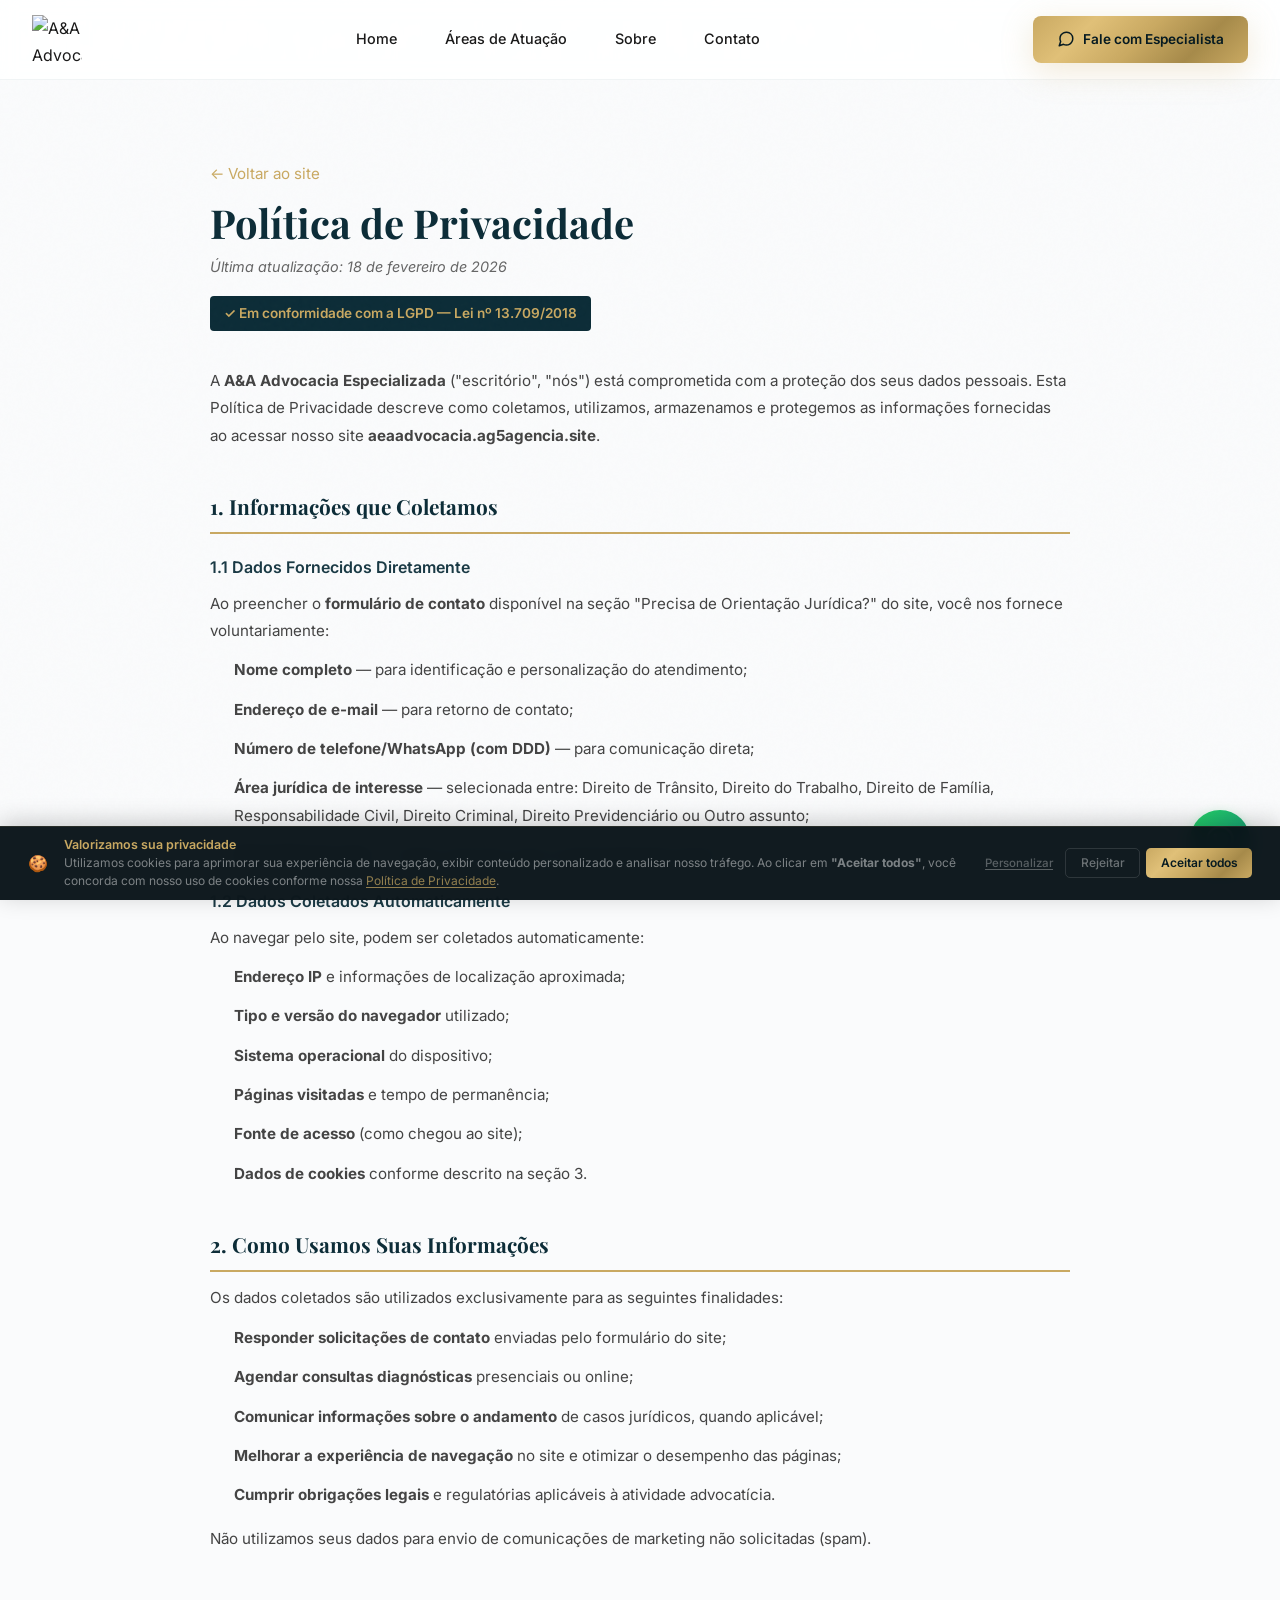
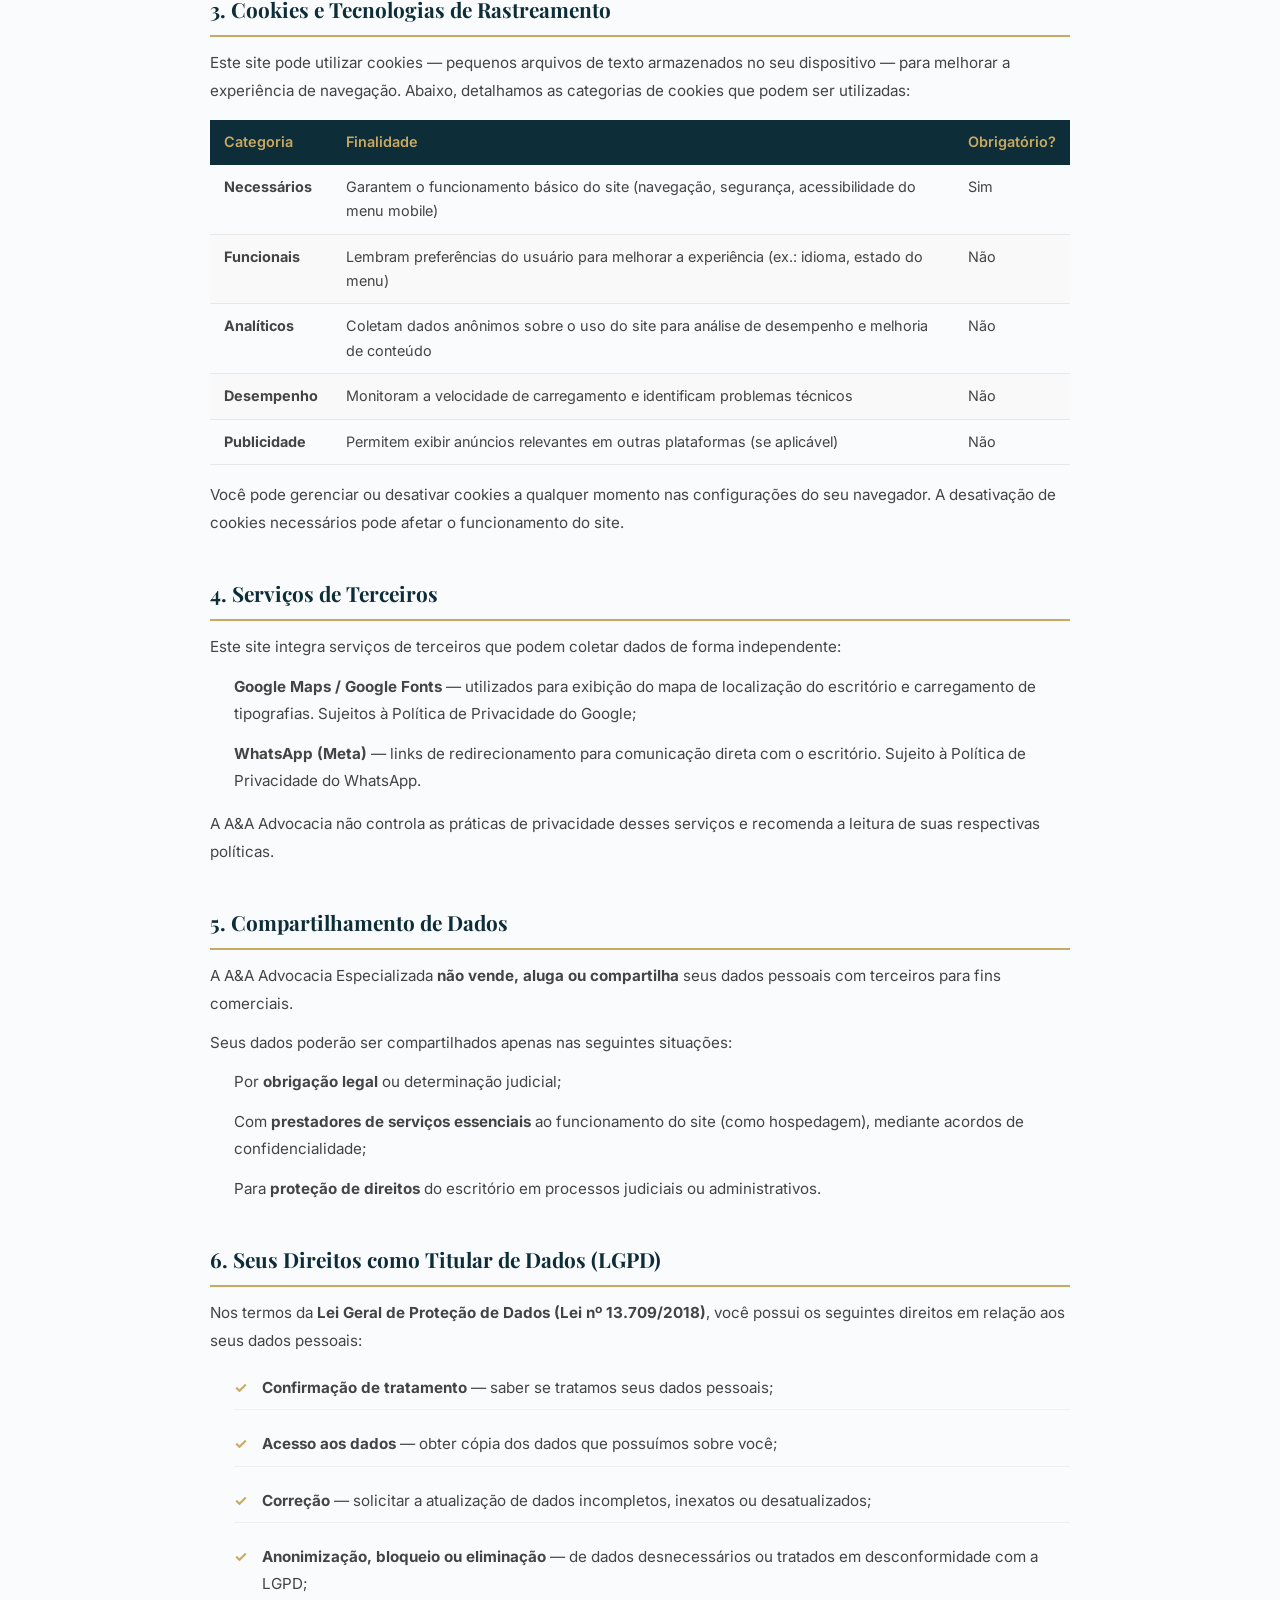
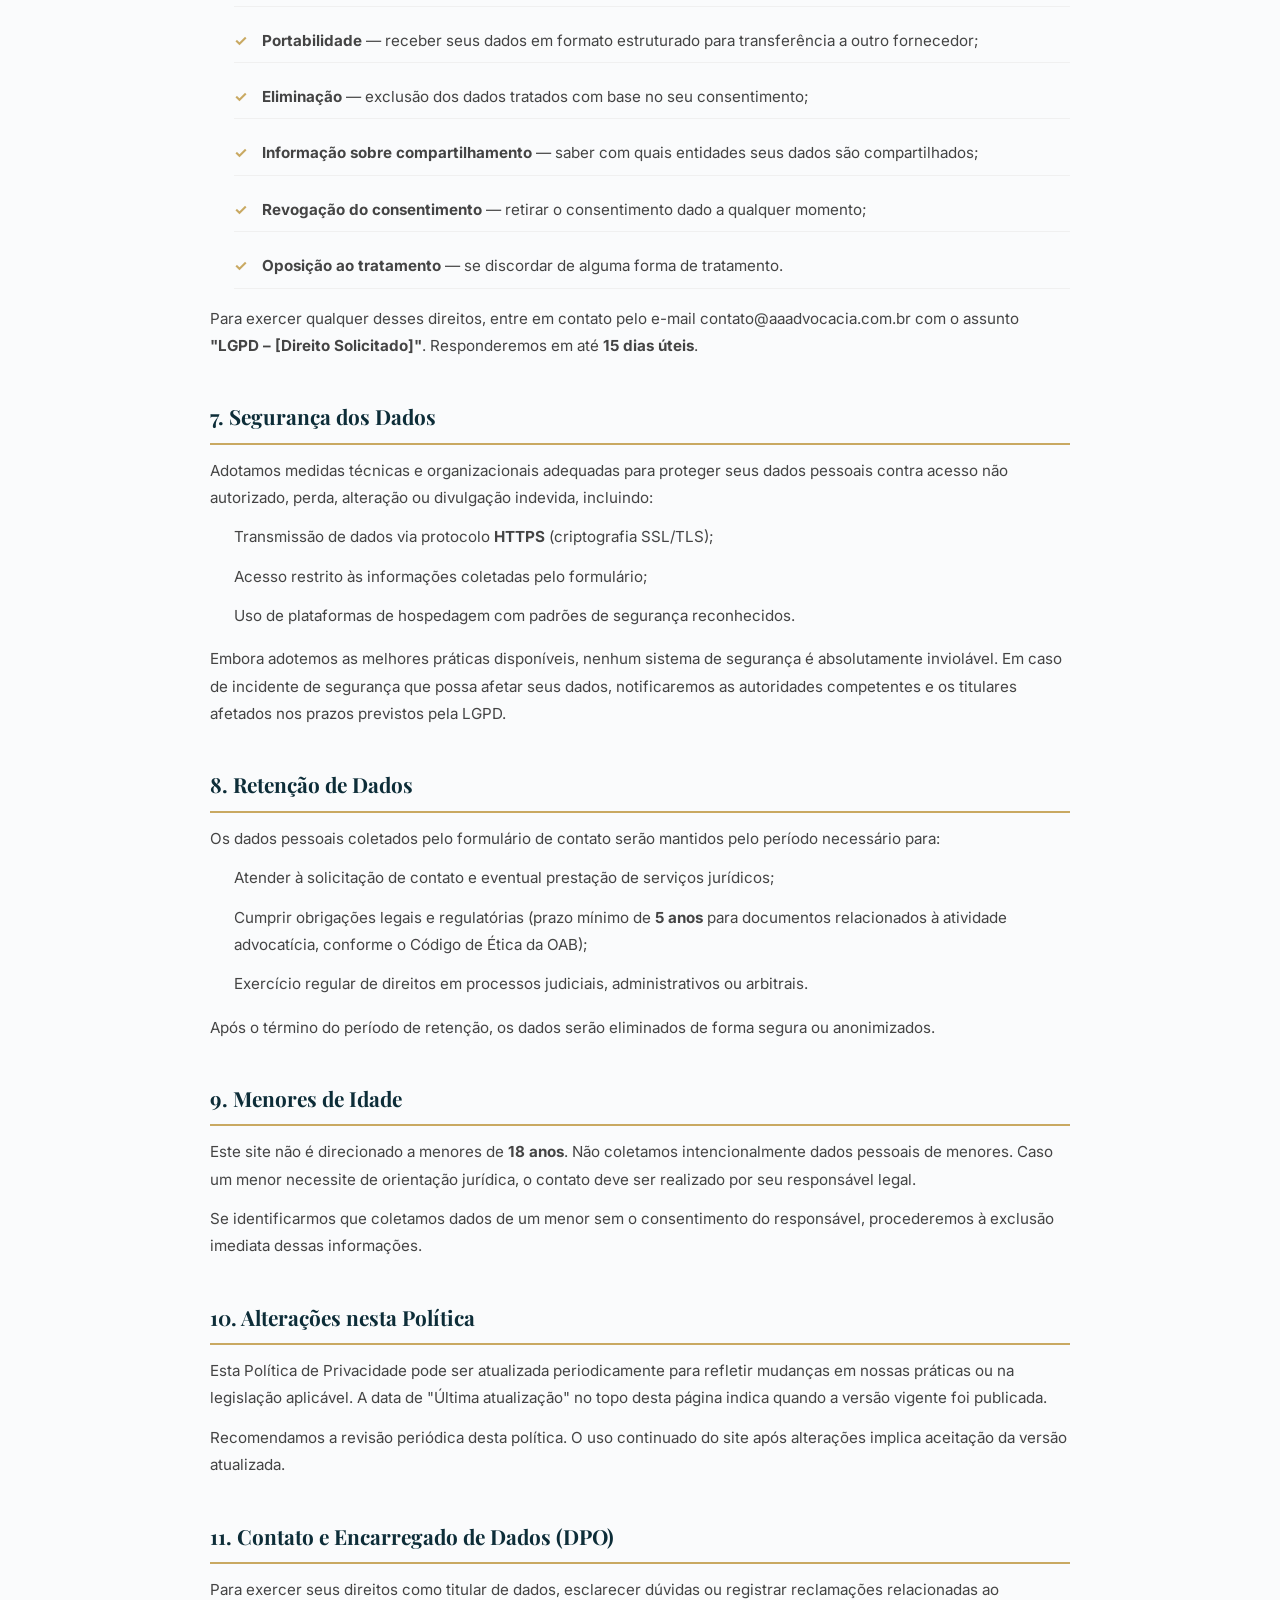
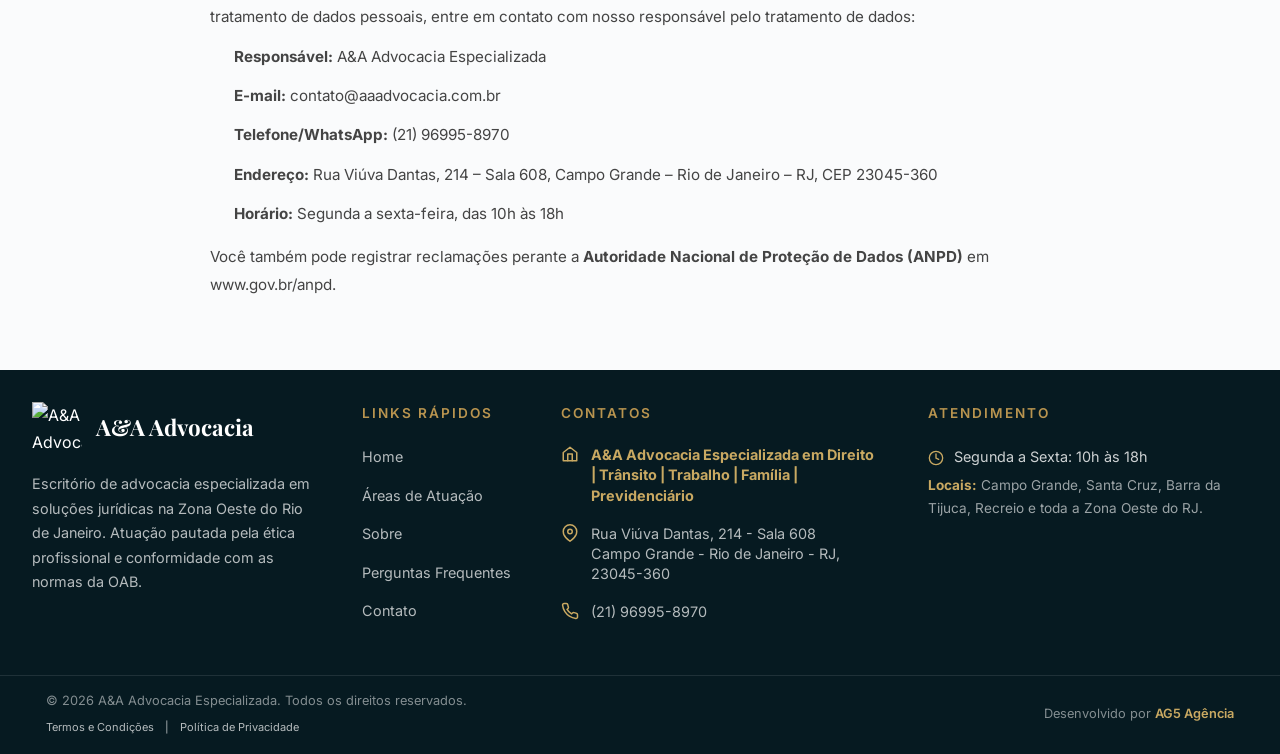
==== politica-de-privacidade.html @ efcb58c7 "Deploy inicial da Landing Page A&A Advocacia" ====
<!DOCTYPE html>
<html lang="pt-BR">

<head>
    <meta charset="UTF-8">
    <meta name="viewport" content="width=device-width, initial-scale=1.0">
    <title>Política de Privacidade - A&A Advocacia Especializada</title>
    <meta name="description"
        content="Política de Privacidade da A&A Advocacia Especializada. Saiba como tratamos seus dados pessoais em conformidade com a LGPD (Lei 13.709/2018).">
    <meta name="robots" content="noindex, follow">
    <link rel="canonical" href="https://www.aeaadvocacia.ag5agencia.site/politica-de-privacidade.html">
    <link rel="icon" type="image/png" sizes="32x32"
        href="https://storage.googleapis.com/msgsndr/7hzaWcGgawCV1WudlwA7/media/698e3aca18c51734d7cb0fdd.webp">
    <meta name="theme-color" content="#0d2d38">
    <link rel="preconnect" href="https://fonts.googleapis.com" crossorigin>
    <link rel="preconnect" href="https://fonts.gstatic.com" crossorigin>
    <link rel="stylesheet"
        href="https://fonts.googleapis.com/css2?family=Playfair+Display:wght@400;700&family=Inter:wght@400;500;600&display=swap"
        media="print" onload="this.media='all'">
    <noscript>
        <link rel="stylesheet"
            href="https://fonts.googleapis.com/css2?family=Playfair+Display:wght@400;700&family=Inter:wght@400;500;600&display=swap">
    </noscript>
    <link rel="stylesheet" href="style.css">
    <!-- Cookie Banner -->
    <link rel="stylesheet" href="cookie-banner.css">

    <style>
        /* Estilos específicos para páginas legais */
        .legal-main {
            max-width: 900px;
            margin: 0 auto;
            padding: 80px 20px 60px;
        }

        .legal-main h1 {
            font-family: 'Playfair Display', serif;
            font-size: clamp(1.8rem, 4vw, 2.5rem);
            color: var(--color-dark, #0d2d38);
            margin-bottom: 8px;
            line-height: 1.2;
        }

        .legal-main .legal-date {
            color: #666;
            font-size: 0.9rem;
            margin-bottom: 16px;
            display: block;
        }

        .legal-main .legal-lgpd-badge {
            display: inline-block;
            background: #0d2d38;
            color: #c9a962;
            font-size: 0.85rem;
            font-weight: 600;
            padding: 6px 14px;
            border-radius: 4px;
            margin-bottom: 36px;
        }

        .legal-main h2 {
            font-family: 'Playfair Display', serif;
            font-size: 1.3rem;
            color: var(--color-dark, #0d2d38);
            margin-top: 40px;
            margin-bottom: 12px;
            padding-bottom: 8px;
            border-bottom: 2px solid #c9a962;
        }

        .legal-main h3 {
            font-size: 1rem;
            font-weight: 600;
            color: #1a3a45;
            margin-top: 20px;
            margin-bottom: 8px;
        }

        .legal-main p,
        .legal-main li {
            font-family: 'Inter', sans-serif;
            font-size: 0.95rem;
            line-height: 1.8;
            color: #444;
            margin-bottom: 12px;
        }

        .legal-main ul,
        .legal-main ol {
            padding-left: 24px;
            margin-bottom: 16px;
        }

        .legal-main section {
            margin-bottom: 8px;
        }

        .legal-breadcrumb {
            font-size: 0.85rem;
            color: #888;
            margin-bottom: 32px;
        }

        .legal-breadcrumb a {
            color: #c9a962;
            text-decoration: none;
        }

        .legal-breadcrumb a:hover {
            text-decoration: underline;
        }

        .cookie-table {
            width: 100%;
            border-collapse: collapse;
            margin: 16px 0;
            font-size: 0.9rem;
        }

        .cookie-table th {
            background: #0d2d38;
            color: #c9a962;
            padding: 10px 14px;
            text-align: left;
            font-weight: 600;
        }

        .cookie-table td {
            padding: 10px 14px;
            border-bottom: 1px solid #e8e8e8;
            color: #444;
            vertical-align: top;
        }

        .cookie-table tr:nth-child(even) td {
            background: #f9f9f9;
        }

        .rights-list {
            list-style: none;
            padding: 0;
        }

        .rights-list li {
            padding: 8px 0 8px 28px;
            position: relative;
            border-bottom: 1px solid #f0f0f0;
        }

        .rights-list li::before {
            content: '✓';
            position: absolute;
            left: 0;
            color: #c9a962;
            font-weight: 700;
        }

        /* Garante que o header funcione normalmente nesta página */
        .header {
            position: sticky;
            top: 0;
            z-index: 100;
        }
    </style>
</head>

<body>

    <!-- ========== HEADER IDÊNTICO AO SITE PRINCIPAL ========== -->
    <header class="header" id="home">
        <div class="container header-inner">
            <a href="index.html" class="header-logo" aria-label="Voltar para a página inicial">
                <img src="https://storage.googleapis.com/msgsndr/7hzaWcGgawCV1WudlwA7/media/698e3aca18c51734d7cb0fdd.webp"
                    alt="A&A Advocacia" width="50" height="50"
                    srcset="https://storage.googleapis.com/msgsndr/7hzaWcGgawCV1WudlwA7/media/698e3aca18c51734d7cb0fdd.webp 893w"
                    sizes="50px" loading="eager" fetchpriority="high">
            </a>

            <nav class="nav-desktop hide-mobile" aria-label="Navegação principal">
                <a href="index.html#home" class="nav-link">Home</a>
                <a href="index.html#areas-atuacao" class="nav-link">Áreas de Atuação</a>
                <a href="index.html#sobre" class="nav-link">Sobre</a>
                <a href="index.html#contato" class="nav-link">Contato</a>
            </nav>

            <a href="https://wa.me/5521969958970?text=Olá,%20vim%20pelo%20site%20e%20gostaria%20de%20solicitar%20uma%20orientação%20jurídica."
                class="btn-header-cta hide-mobile" target="_blank" rel="noopener noreferrer"
                aria-label="Falar com um advogado especialista pelo WhatsApp">
                <svg width="18" height="18" viewBox="0 0 24 24" fill="none" aria-hidden="true">
                    <path
                        d="M21 11.5a8.38 8.38 0 01-.9 3.8 8.5 8.5 0 01-7.6 4.7 8.38 8.38 0 01-3.8-.9L3 21l1.9-5.7a8.38 8.38 0 01-.9-3.8 8.5 8.5 0 014.7-7.6 8.38 8.38 0 013.8-.9h.5a8.48 8.48 0 018 8v.5z"
                        stroke="currentColor" stroke-width="2" stroke-linecap="round" stroke-linejoin="round" />
                </svg>
                Fale com Especialista
            </a>

            <!-- Menu Hamburger -->
            <button class="menu-toggle hide-desktop" aria-label="Abrir ou fechar menu de navegação"
                aria-expanded="false" aria-controls="mobile-menu">
                <span class="hamburger-line"></span>
                <span class="hamburger-line"></span>
                <span class="hamburger-line"></span>
            </button>
        </div>

        <!-- Overlay Mobile -->
        <div class="mobile-overlay" aria-hidden="true" id="mobile-overlay"></div>

        <!-- Menu Mobile -->
        <div class="mobile-menu" id="mobile-menu" aria-label="Menu mobile" aria-hidden="true" inert>
            <div class="mobile-menu-header">
                <div class="header-logo">
                    <img src="https://storage.googleapis.com/msgsndr/7hzaWcGgawCV1WudlwA7/media/698e3aca18c51734d7cb0fdd.webp"
                        alt="A&A Advocacia" width="40" height="40" loading="eager">
                </div>
            </div>
            <nav class="mobile-menu-nav" aria-label="Navegação mobile">
                <a href="index.html#home" class="mobile-link" tabindex="-1">Home</a>
                <a href="index.html#areas-atuacao" class="mobile-link" tabindex="-1">Áreas de Atuação</a>
                <a href="index.html#sobre" class="mobile-link" tabindex="-1">Sobre</a>
                <a href="index.html#faq" class="mobile-link" tabindex="-1">Perguntas Frequentes</a>
                <a href="index.html#contato" class="mobile-link" tabindex="-1">Contato</a>
                <a href="https://wa.me/5521969958970?text=Olá,%20vim%20pelo%20site%20e%20gostaria%20de%20solicitar%20uma%20orientação%20jurídica."
                    class="mobile-cta" target="_blank" rel="noopener noreferrer"
                    aria-label="Enviar mensagem para o escritório via WhatsApp" tabindex="-1">
                    Falar no WhatsApp
                </a>
            </nav>
        </div>
    </header>

    <!-- ========== CONTEÚDO LEGAL ========== -->
    <main class="legal-main">

        <p class="legal-breadcrumb">
            <a href="index.html">← Voltar ao site</a>
        </p>

        <h1>Política de Privacidade</h1>
        <span class="legal-date"><em>Última atualização: 18 de fevereiro de 2026</em></span>
        <span class="legal-lgpd-badge">✓ Em conformidade com a LGPD — Lei nº 13.709/2018</span>

        <p>A <strong>A&A Advocacia Especializada</strong> ("escritório", "nós") está comprometida com a proteção dos
            seus
            dados pessoais. Esta Política de Privacidade descreve como coletamos, utilizamos, armazenamos e protegemos
            as
            informações fornecidas ao acessar nosso site <strong>aeaadvocacia.ag5agencia.site</strong>.</p>

        <section>
            <h2>1. Informações que Coletamos</h2>

            <h3>1.1 Dados Fornecidos Diretamente</h3>
            <p>Ao preencher o <strong>formulário de contato</strong> disponível na seção "Precisa de Orientação
                Jurídica?"
                do site, você nos fornece voluntariamente:</p>
            <ul>
                <li><strong>Nome completo</strong> — para identificação e personalização do atendimento;</li>
                <li><strong>Endereço de e-mail</strong> — para retorno de contato;</li>
                <li><strong>Número de telefone/WhatsApp (com DDD)</strong> — para comunicação direta;</li>
                <li><strong>Área jurídica de interesse</strong> — selecionada entre: Direito de Trânsito, Direito do
                    Trabalho,
                    Direito de Família, Responsabilidade Civil, Direito Criminal, Direito Previdenciário ou Outro
                    assunto;</li>
                <li><strong>Descrição do caso</strong> — campo opcional, para contextualização prévia.</li>
            </ul>

            <h3>1.2 Dados Coletados Automaticamente</h3>
            <p>Ao navegar pelo site, podem ser coletados automaticamente:</p>
            <ul>
                <li><strong>Endereço IP</strong> e informações de localização aproximada;</li>
                <li><strong>Tipo e versão do navegador</strong> utilizado;</li>
                <li><strong>Sistema operacional</strong> do dispositivo;</li>
                <li><strong>Páginas visitadas</strong> e tempo de permanência;</li>
                <li><strong>Fonte de acesso</strong> (como chegou ao site);</li>
                <li><strong>Dados de cookies</strong> conforme descrito na seção 3.</li>
            </ul>
        </section>

        <section>
            <h2>2. Como Usamos Suas Informações</h2>
            <p>Os dados coletados são utilizados exclusivamente para as seguintes finalidades:</p>
            <ul>
                <li><strong>Responder solicitações de contato</strong> enviadas pelo formulário do site;</li>
                <li><strong>Agendar consultas diagnósticas</strong> presenciais ou online;</li>
                <li><strong>Comunicar informações sobre o andamento</strong> de casos jurídicos, quando aplicável;</li>
                <li><strong>Melhorar a experiência de navegação</strong> no site e otimizar o desempenho das páginas;
                </li>
                <li><strong>Cumprir obrigações legais</strong> e regulatórias aplicáveis à atividade advocatícia.</li>
            </ul>
            <p>Não utilizamos seus dados para envio de comunicações de marketing não solicitadas (spam).</p>
        </section>

        <section>
            <h2>3. Cookies e Tecnologias de Rastreamento</h2>
            <p>Este site pode utilizar cookies — pequenos arquivos de texto armazenados no seu dispositivo — para
                melhorar
                a experiência de navegação. Abaixo, detalhamos as categorias de cookies que podem ser utilizadas:</p>

            <table class="cookie-table">
                <thead>
                    <tr>
                        <th>Categoria</th>
                        <th>Finalidade</th>
                        <th>Obrigatório?</th>
                    </tr>
                </thead>
                <tbody>
                    <tr>
                        <td><strong>Necessários</strong></td>
                        <td>Garantem o funcionamento básico do site (navegação, segurança, acessibilidade do menu
                            mobile)</td>
                        <td>Sim</td>
                    </tr>
                    <tr>
                        <td><strong>Funcionais</strong></td>
                        <td>Lembram preferências do usuário para melhorar a experiência (ex.: idioma, estado do menu)
                        </td>
                        <td>Não</td>
                    </tr>
                    <tr>
                        <td><strong>Analíticos</strong></td>
                        <td>Coletam dados anônimos sobre o uso do site para análise de desempenho e melhoria de conteúdo
                        </td>
                        <td>Não</td>
                    </tr>
                    <tr>
                        <td><strong>Desempenho</strong></td>
                        <td>Monitoram a velocidade de carregamento e identificam problemas técnicos</td>
                        <td>Não</td>
                    </tr>
                    <tr>
                        <td><strong>Publicidade</strong></td>
                        <td>Permitem exibir anúncios relevantes em outras plataformas (se aplicável)</td>
                        <td>Não</td>
                    </tr>
                </tbody>
            </table>

            <p>Você pode gerenciar ou desativar cookies a qualquer momento nas configurações do seu navegador. A
                desativação
                de cookies necessários pode afetar o funcionamento do site.</p>
        </section>

        <section>
            <h2>4. Serviços de Terceiros</h2>
            <p>Este site integra serviços de terceiros que podem coletar dados de forma independente:</p>
            <ul>
                <li><strong>Google Maps / Google Fonts</strong> — utilizados para exibição do mapa de localização do
                    escritório e carregamento de tipografias. Sujeitos à <a href="https://policies.google.com/privacy"
                        target="_blank" rel="noopener noreferrer">Política de Privacidade do Google</a>;</li>
                <li><strong>WhatsApp (Meta)</strong> — links de redirecionamento para comunicação direta com o
                    escritório.
                    Sujeito à <a href="https://www.whatsapp.com/legal/privacy-policy" target="_blank"
                        rel="noopener noreferrer">Política de Privacidade do WhatsApp</a>.</li>
            </ul>
            <p>A A&A Advocacia não controla as práticas de privacidade desses serviços e recomenda a leitura de suas
                respectivas políticas.</p>
        </section>

        <section>
            <h2>5. Compartilhamento de Dados</h2>
            <p>A A&A Advocacia Especializada <strong>não vende, aluga ou compartilha</strong> seus dados pessoais com
                terceiros para fins comerciais.</p>
            <p>Seus dados poderão ser compartilhados apenas nas seguintes situações:</p>
            <ul>
                <li>Por <strong>obrigação legal</strong> ou determinação judicial;</li>
                <li>Com <strong>prestadores de serviços essenciais</strong> ao funcionamento do site (como hospedagem),
                    mediante acordos de confidencialidade;</li>
                <li>Para <strong>proteção de direitos</strong> do escritório em processos judiciais ou administrativos.
                </li>
            </ul>
        </section>

        <section>
            <h2>6. Seus Direitos como Titular de Dados (LGPD)</h2>
            <p>Nos termos da <strong>Lei Geral de Proteção de Dados (Lei nº 13.709/2018)</strong>, você possui os
                seguintes
                direitos em relação aos seus dados pessoais:</p>
            <ul class="rights-list">
                <li><strong>Confirmação de tratamento</strong> — saber se tratamos seus dados pessoais;</li>
                <li><strong>Acesso aos dados</strong> — obter cópia dos dados que possuímos sobre você;</li>
                <li><strong>Correção</strong> — solicitar a atualização de dados incompletos, inexatos ou
                    desatualizados;</li>
                <li><strong>Anonimização, bloqueio ou eliminação</strong> — de dados desnecessários ou tratados em
                    desconformidade com a LGPD;</li>
                <li><strong>Portabilidade</strong> — receber seus dados em formato estruturado para transferência a
                    outro
                    fornecedor;</li>
                <li><strong>Eliminação</strong> — exclusão dos dados tratados com base no seu consentimento;</li>
                <li><strong>Informação sobre compartilhamento</strong> — saber com quais entidades seus dados são
                    compartilhados;</li>
                <li><strong>Revogação do consentimento</strong> — retirar o consentimento dado a qualquer momento;</li>
                <li><strong>Oposição ao tratamento</strong> — se discordar de alguma forma de tratamento.</li>
            </ul>
            <p>Para exercer qualquer desses direitos, entre em contato pelo e-mail
                <a href="mailto:contato@aaadvocacia.com.br">contato@aaadvocacia.com.br</a> com o assunto
                <strong>"LGPD – [Direito Solicitado]"</strong>. Responderemos em até <strong>15 dias úteis</strong>.
            </p>
        </section>

        <section>
            <h2>7. Segurança dos Dados</h2>
            <p>Adotamos medidas técnicas e organizacionais adequadas para proteger seus dados pessoais contra acesso não
                autorizado, perda, alteração ou divulgação indevida, incluindo:</p>
            <ul>
                <li>Transmissão de dados via protocolo <strong>HTTPS</strong> (criptografia SSL/TLS);</li>
                <li>Acesso restrito às informações coletadas pelo formulário;</li>
                <li>Uso de plataformas de hospedagem com padrões de segurança reconhecidos.</li>
            </ul>
            <p>Embora adotemos as melhores práticas disponíveis, nenhum sistema de segurança é absolutamente inviolável.
                Em caso de incidente de segurança que possa afetar seus dados, notificaremos as autoridades competentes
                e
                os titulares afetados nos prazos previstos pela LGPD.</p>
        </section>

        <section>
            <h2>8. Retenção de Dados</h2>
            <p>Os dados pessoais coletados pelo formulário de contato serão mantidos pelo período necessário para:</p>
            <ul>
                <li>Atender à solicitação de contato e eventual prestação de serviços jurídicos;</li>
                <li>Cumprir obrigações legais e regulatórias (prazo mínimo de <strong>5 anos</strong> para documentos
                    relacionados à atividade advocatícia, conforme o Código de Ética da OAB);</li>
                <li>Exercício regular de direitos em processos judiciais, administrativos ou arbitrais.</li>
            </ul>
            <p>Após o término do período de retenção, os dados serão eliminados de forma segura ou anonimizados.</p>
        </section>

        <section>
            <h2>9. Menores de Idade</h2>
            <p>Este site não é direcionado a menores de <strong>18 anos</strong>. Não coletamos intencionalmente dados
                pessoais de menores. Caso um menor necessite de orientação jurídica, o contato deve ser realizado por
                seu
                responsável legal.</p>
            <p>Se identificarmos que coletamos dados de um menor sem o consentimento do responsável, procederemos à
                exclusão imediata dessas informações.</p>
        </section>

        <section>
            <h2>10. Alterações nesta Política</h2>
            <p>Esta Política de Privacidade pode ser atualizada periodicamente para refletir mudanças em nossas práticas
                ou na legislação aplicável. A data de "Última atualização" no topo desta página indica quando a versão
                vigente foi publicada.</p>
            <p>Recomendamos a revisão periódica desta política. O uso continuado do site após alterações implica
                aceitação da versão atualizada.</p>
        </section>

        <section>
            <h2>11. Contato e Encarregado de Dados (DPO)</h2>
            <p>Para exercer seus direitos como titular de dados, esclarecer dúvidas ou registrar reclamações
                relacionadas
                ao tratamento de dados pessoais, entre em contato com nosso responsável pelo tratamento de dados:</p>
            <ul>
                <li><strong>Responsável:</strong> A&A Advocacia Especializada</li>
                <li><strong>E-mail:</strong> <a href="mailto:contato@aaadvocacia.com.br">contato@aaadvocacia.com.br</a>
                </li>
                <li><strong>Telefone/WhatsApp:</strong> <a href="tel:+5521969958970">(21) 96995-8970</a></li>
                <li><strong>Endereço:</strong> Rua Viúva Dantas, 214 – Sala 608, Campo Grande – Rio de Janeiro – RJ,
                    CEP 23045-360</li>
                <li><strong>Horário:</strong> Segunda a sexta-feira, das 10h às 18h</li>
            </ul>
            <p>Você também pode registrar reclamações perante a <strong>Autoridade Nacional de Proteção de Dados
                    (ANPD)</strong> em <a href="https://www.gov.br/anpd" target="_blank"
                    rel="noopener noreferrer">www.gov.br/anpd</a>.</p>
        </section>

    </main>

    <!-- ========== FOOTER IDÊNTICO AO SITE PRINCIPAL ========== -->
    <footer class="footer">
        <div class="container footer-grid">
            <!-- Coluna 1: Marca -->
            <div class="footer-brand">
                <div class="footer-logo">
                    <img src="https://storage.googleapis.com/msgsndr/7hzaWcGgawCV1WudlwA7/media/698e3aca18c51734d7cb0fdd.webp"
                        alt="A&A Advocacia" width="50" height="50" loading="lazy" decoding="async">
                    <span class="footer-logo-text">A&A Advocacia</span>
                </div>
                <p>Escritório de advocacia especializada em soluções jurídicas na Zona Oeste do Rio de Janeiro. Atuação
                    pautada pela ética profissional e conformidade com as normas da OAB.</p>
            </div>

            <!-- Coluna 2: Links -->
            <div class="footer-column">
                <h3 class="footer-heading">Links Rápidos</h3>
                <div class="footer-links">
                    <a href="index.html#home">Home</a>
                    <a href="index.html#areas-atuacao">Áreas de Atuação</a>
                    <a href="index.html#sobre">Sobre</a>
                    <a href="index.html#faq">Perguntas Frequentes</a>
                    <a href="index.html#contato">Contato</a>
                </div>
            </div>

            <!-- Coluna 3: Contato -->
            <div class="footer-column">
                <h3 class="footer-heading">Contatos</h3>
                <div class="footer-contact">
                    <p>
                        <svg width="18" height="18" viewBox="0 0 24 24" fill="none" aria-hidden="true">
                            <path d="M3 21h18M3 10l9-7 9 7v11H3V10z" stroke="currentColor" stroke-width="2"
                                stroke-linecap="round" stroke-linejoin="round" />
                            <path d="M9 21V12h6v9" stroke="currentColor" stroke-width="2" stroke-linecap="round"
                                stroke-linejoin="round" />
                        </svg>
                        <strong style="color: var(--color-gold);">A&A Advocacia Especializada em Direito | Trânsito |
                            Trabalho |
                            Família | Previdenciário</strong>
                    </p>
                    <p>
                        <svg width="18" height="18" viewBox="0 0 24 24" fill="none" aria-hidden="true">
                            <path d="M21 10c0 7-9 13-9 13s-9-6-9-13a9 9 0 0118 0z" stroke="currentColor"
                                stroke-width="2" />
                            <circle cx="12" cy="10" r="3" stroke="currentColor" stroke-width="2" />
                        </svg>
                        Rua Viúva Dantas, 214 - Sala 608<br>Campo Grande - Rio de Janeiro - RJ, 23045-360
                    </p>
                    <p>
                        <svg width="18" height="18" viewBox="0 0 24 24" fill="none" aria-hidden="true">
                            <path
                                d="M22 16.92v3a2 2 0 01-2.18 2 19.79 19.79 0 01-8.63-3.07 19.5 19.5 0 01-6-6 19.79 19.79 0 01-3.07-8.67A2 2 0 014.11 2h3a2 2 0 012 1.72c.127.96.362 1.903.7 2.81a2 2 0 01-.45 2.11L8.09 9.91a16 16 0 006 6l1.27-1.27a2 2 0 012.11-.45c.907.338 1.85.573 2.81.7A2 2 0 0122 16.92z"
                                stroke="currentColor" stroke-width="2" />
                        </svg>
                        <a href="tel:+5521969958970">(21) 96995-8970</a>
                    </p>
                </div>
            </div>

            <div class="footer-column">
                <h3 class="footer-heading">Atendimento</h3>
                <p style="color: rgba(255,255,255,0.8); font-size: var(--text-sm); margin-bottom: 4px;">
                    <svg width="16" height="16" viewBox="0 0 24 24" fill="none" aria-hidden="true"
                        style="vertical-align: middle; margin-right: 6px;">
                        <circle cx="12" cy="12" r="10" stroke="#c9a962" stroke-width="2" />
                        <path d="M12 6v6l4 2" stroke="#c9a962" stroke-width="2" stroke-linecap="round" />
                    </svg>
                    Segunda a Sexta: 10h às 18h
                </p>
                <p style="color: rgba(255,255,255,0.6); font-size: 0.85rem;">
                    <strong style="color: var(--color-gold);">Locais:</strong> Campo Grande, Santa Cruz, Barra da
                    Tijuca, Recreio e toda a Zona Oeste do RJ.
                </p>
            </div>
        </div>

        <!-- Bottom Bar -->
        <div class="footer-bottom">
            <div class="container footer-bottom-content">
                <div class="footer-info">
                    <p>© 2026 A&A Advocacia Especializada. Todos os direitos reservados.</p>
                    <div class="footer-legal-links" style="margin-top: 6px; font-size: 11px; opacity: 0.7;">
                        <a href="termos-e-condicoes.html"
                            style="text-decoration: none; color: inherit; transition: opacity 0.2s ease;">Termos e
                            Condições</a>
                        <span style="margin: 0 8px;">|</span>
                        <a href="politica-de-privacidade.html"
                            style="text-decoration: none; color: inherit; transition: opacity 0.2s ease;">Política de
                            Privacidade</a>
                    </div>
                </div>
                <p class="credits">Desenvolvido por <a href="https://www.ag5agencia.com.br" target="_blank"
                        rel="noopener noreferrer" style="color: #c9a962; font-weight: 600;">AG5 Agência</a></p>
            </div>
        </div>
    </footer>

    <!-- WhatsApp Flutuante -->
    <a href="https://wa.me/5521969958970?text=Olá,%20vim%20pelo%20site%20e%20gostaria%20de%20solicitar%20uma%20orientação%20jurídica."
        class="whatsapp-float" target="_blank" rel="noopener noreferrer" aria-label="Falar no WhatsApp">
        <svg viewBox="0 0 24 24" aria-hidden="true">
            <path fill="currentColor"
                d="M17.472 14.382c-.297-.149-1.758-.867-2.03-.967-.273-.099-.471-.148-.67.15-.197.297-.767.966-.94 1.164-.173.199-.347.223-.644.075-.297-.15-1.255-.463-2.39-1.475-.883-.788-1.48-1.761-1.653-2.059-.173-.297-.018-.458.13-.606.134-.133.298-.347.446-.52.149-.174.198-.298.298-.497.099-.198.05-.371-.025-.52-.075-.149-.669-1.612-.916-2.207-.242-.579-.487-.5-.669-.51-.173-.008-.371-.01-.57-.01-.198 0-.52.074-.792.372-.272.297-1.04 1.016-1.04 2.479 0 1.462 1.065 2.875 1.213 3.074.149.198 2.096 3.2 5.077 4.487.709.306 1.262.489 1.694.625.712.227 1.36.195 1.871.118.571-.085 1.758-.719 2.006-1.413.248-.694.248-1.289.173-1.413-.074-.124-.272-.198-.57-.347m-5.421 7.403h-.004a9.87 9.87 0 01-5.031-1.378l-.361-.214-3.741.982.998-3.648-.235-.374a9.86 9.86 0 01-1.51-5.26c.001-5.45 4.436-9.884 9.888-9.884 2.64 0 5.122 1.03 6.988 2.898a9.825 9.825 0 012.893 6.994c-.003 5.45-4.437 9.884-9.885 9.884m8.413-18.297A11.815 11.815 0 0012.05 0C5.495 0 .16 5.335.157 11.892c0 2.096.547 4.142 1.588 5.945L.057 24l6.305-1.654a11.882 11.882 0 005.683 1.448h.005c6.554 0 11.89-5.335 11.893-11.893a11.821 11.821 0 00-3.48-8.413z" />
        </svg>
    </a>

    <script src="script.js" defer></script>

    <!-- ========== COOKIE BANNER ========== -->
    <div id="cookie-banner" class="cookie-banner" role="dialog" aria-modal="true" aria-label="Aviso de cookies"
        aria-live="polite" aria-hidden="true">
        <div class="cookie-banner__inner">
            <div class="cookie-banner__icon" aria-hidden="true">🍪</div>
            <div class="cookie-banner__content">
                <h2 class="cookie-banner__title">Valorizamos sua privacidade</h2>
                <p class="cookie-banner__text">
                    Utilizamos cookies para aprimorar sua experiência de navegação, exibir conteúdo
                    personalizado e analisar nosso tráfego. Ao clicar em <strong>"Aceitar todos"</strong>,
                    você concorda com nosso uso de cookies conforme nossa
                    <a href="politica-de-privacidade.html" class="cookie-banner__link">Política de Privacidade</a>.
                </p>
            </div>
            <div class="cookie-banner__actions">
                <button id="cookie-customize" class="cookie-btn cookie-btn--ghost">Personalizar</button>
                <button id="cookie-reject" class="cookie-btn cookie-btn--outline">Rejeitar</button>
                <button id="cookie-accept-all" class="cookie-btn cookie-btn--primary">Aceitar todos</button>
            </div>
        </div>
    </div>

    <!-- ========== COOKIE MODAL ========== -->
    <div id="cookie-modal" class="cookie-modal" role="dialog" aria-modal="true"
        aria-label="Personalizar preferências de cookies" aria-hidden="true">
        <div class="cookie-modal__overlay" id="cookie-modal-overlay"></div>
        <div class="cookie-modal__box">
            <div class="cookie-modal__header">
                <h2 class="cookie-modal__title">Personalizar preferências de consentimento</h2>
                <button class="cookie-modal__close" id="cookie-modal-close" aria-label="Fechar modal">
                    <svg width="20" height="20" viewBox="0 0 24 24" fill="none" aria-hidden="true">
                        <path d="M18 6L6 18M6 6l12 12" stroke="currentColor" stroke-width="2" stroke-linecap="round"
                            stroke-linejoin="round" />
                    </svg>
                </button>
            </div>
            <div class="cookie-modal__body">
                <p class="cookie-modal__intro">Utilizamos cookies para ajudar você a navegar com eficiência e executar
                    certas funções. Os cookies classificados como <strong>"Necessário"</strong> são essenciais para o
                    funcionamento básico do site.</p>
                <div class="cookie-category">
                    <div class="cookie-category__header">
                        <div class="cookie-category__info">
                            <h3 class="cookie-category__name">Necessário</h3>
                            <p class="cookie-category__desc">Essenciais para o funcionamento do site. Não armazenam
                                dados pessoalmente identificáveis.</p>
                        </div><span class="cookie-category__badge">Sempre ativo</span>
                    </div>
                </div>
                <div class="cookie-category">
                    <div class="cookie-category__header">
                        <div class="cookie-category__info">
                            <h3 class="cookie-category__name">Funcional</h3>
                            <p class="cookie-category__desc">Ajudam a executar funcionalidades como compartilhamento em
                                mídia social e recursos de terceiros.</p>
                        </div><label class="cookie-toggle" aria-label="Ativar cookies funcionais"><input type="checkbox"
                                id="cookie-functional" name="functional"><span
                                class="cookie-toggle__slider"></span></label>
                    </div>
                </div>
                <div class="cookie-category">
                    <div class="cookie-category__header">
                        <div class="cookie-category__info">
                            <h3 class="cookie-category__name">Analítico</h3>
                            <p class="cookie-category__desc">Usados para entender como os visitantes interagem com o
                                site (visitantes, taxa de rejeição, etc.).</p>
                        </div><label class="cookie-toggle" aria-label="Ativar cookies analíticos"><input type="checkbox"
                                id="cookie-analytics" name="analytics"><span
                                class="cookie-toggle__slider"></span></label>
                    </div>
                </div>
                <div class="cookie-category">
                    <div class="cookie-category__header">
                        <div class="cookie-category__info">
                            <h3 class="cookie-category__name">Desempenho</h3>
                            <p class="cookie-category__desc">Analisam índices de desempenho do site para oferecer melhor
                                experiência ao visitante.</p>
                        </div><label class="cookie-toggle" aria-label="Ativar cookies de desempenho"><input
                                type="checkbox" id="cookie-performance" name="performance"><span
                                class="cookie-toggle__slider"></span></label>
                    </div>
                </div>
                <div class="cookie-category">
                    <div class="cookie-category__header">
                        <div class="cookie-category__info">
                            <h3 class="cookie-category__name">Publicidade</h3>
                            <p class="cookie-category__desc">Entregam anúncios personalizados com base nas páginas
                                visitadas anteriormente.</p>
                        </div><label class="cookie-toggle" aria-label="Ativar cookies de publicidade"><input
                                type="checkbox" id="cookie-advertising" name="advertising"><span
                                class="cookie-toggle__slider"></span></label>
                    </div>
                </div>
            </div>
            <div class="cookie-modal__footer">
                <button id="cookie-modal-reject" class="cookie-btn cookie-btn--outline">Rejeitar</button>
                <button id="cookie-modal-save" class="cookie-btn cookie-btn--ghost">Salvar Minhas Preferências</button>
                <button id="cookie-modal-accept-all" class="cookie-btn cookie-btn--primary">Aceitar todos</button>
            </div>
        </div>
    </div>
    <!-- ========== FIM COOKIE BANNER ========== -->

    <!-- Botão flutuante para reabrir preferências de cookies -->
    <button id="cookie-prefs-btn" class="cookie-prefs-btn" aria-label="Preferências de cookies">
        <svg width="12" height="12" viewBox="0 0 24 24" fill="none" aria-hidden="true">
            <circle cx="12" cy="12" r="10" stroke="currentColor" stroke-width="2" />
            <circle cx="8" cy="10" r="1.5" fill="currentColor" />
            <circle cx="14" cy="7" r="1.5" fill="currentColor" />
            <circle cx="15" cy="14" r="1.5" fill="currentColor" />
        </svg>
        Cookies
    </button>

    <script src="cookie-banner.js" defer></script>
</body>

</html>
---- style.css ----
/* ==========================================================
   A&A ADVOCACIA ESPECIALIZADA — DESIGN SYSTEM PREMIUM
   Estilo: Luxo Jurídico / Elegância Metálica / Neo-Clássico
   Baseado na identidade visual 3D da logo
   ========================================================== */

/* ========== 1. RESET & BASE ========== */
*,
*::before,
*::after {
  margin: 0;
  padding: 0;
  box-sizing: border-box;
}

html {
  scroll-behavior: smooth;
  -webkit-text-size-adjust: 100%;
}

body {
  font-family: var(--font-body);
  font-size: var(--text-body);
  color: var(--color-text);
  background: var(--color-bg);
  line-height: 1.7;
  overflow-x: hidden;
  -webkit-font-smoothing: antialiased;
  -moz-osx-font-smoothing: grayscale;
}

body.menu-open {
  overflow: hidden;
}

img {
  max-width: 100%;
  height: auto;
  display: block;
}

a {
  color: inherit;
  text-decoration: none;
}

ul,
ol {
  list-style: none;
}

button {
  font-family: inherit;
  cursor: pointer;
  border: none;
  background: none;
}

input,
select,
textarea {
  font-family: inherit;
  font-size: 1rem;
}

address {
  font-style: normal;
}

/* ========== 2. DESIGN TOKENS PREMIUM ========== */
:root {
  /* Cores Primárias - Baseadas na Logo (Teal Profundo) */
  --color-primary: #1a4a5a;
  --color-primary-dark: #0d2d38;
  --color-primary-darker: #061a21;
  --color-primary-light: #2d6a7a;
  --color-primary-lighter: #3d8a9a;

  /* Cores de Destaque - Dourado/Cobre Metálico */
  --color-gold: #c9a962;
  --color-gold-light: #e0c078;
  --color-gold-dark: #a68a4a;
  --color-copper: #b8956a;
  --color-bronze: #9a7a52;

  /* Cores Metálicas - Prata/Platina */
  --color-silver: #c0c5ce;
  --color-platinum: #e8eaed;
  --color-metallic: #a0a8b0;

  /* Cores Neutras Premium */
  --color-white: #ffffff;
  --color-cream: #faf9f7;
  --color-ivory: #f5f4f2;
  --color-text: #1a1a1a;
  --color-text-light: #4a4a4a;
  --color-text-muted: #7a7a7a;
  --color-border: rgba(26, 74, 90, 0.12);
  --color-border-light: rgba(26, 74, 90, 0.06);

  /* Backgrounds */
  --color-bg: #fafbfc;
  --color-bg-dark: #0d2d38;
  --color-bg-section: #f5f7f8;

  /* Gradientes Metálicos */
  --gradient-gold: linear-gradient(135deg, #c9a962 0%, #e0c078 25%, #c9a962 50%, #a68a4a 75%, #c9a962 100%);
  --gradient-gold-shine: linear-gradient(90deg, transparent 0%, rgba(255, 255, 255, 0.4) 50%, transparent 100%);
  --gradient-teal: linear-gradient(135deg, #1a4a5a 0%, #2d6a7a 50%, #0d2d38 100%);
  --gradient-dark: linear-gradient(180deg, #0d2d38 0%, #061a21 100%);
  --gradient-hero: linear-gradient(135deg, rgba(13, 45, 56, 0.97) 0%, rgba(6, 26, 33, 0.95) 50%, rgba(13, 45, 56, 0.92) 100%);

  /* Tipografia Premium */
  --font-display: 'Playfair Display', 'Times New Roman', serif;
  --font-body: 'Inter', -apple-system, BlinkMacSystemFont, sans-serif;
  --font-accent: 'Crimson Pro', Georgia, serif;

  /* Escala Tipográfica Elegante */
  --text-hero: clamp(2.8rem, 6vw, 5rem);
  --text-h1: clamp(2.2rem, 4.5vw, 3.8rem);
  --text-h2: clamp(1.8rem, 3.5vw, 2.8rem);
  --text-h3: clamp(1.3rem, 2vw, 1.6rem);
  --text-h4: clamp(1.1rem, 1.5vw, 1.3rem);
  --text-body-lg: 1.15rem;
  --text-body: 1rem;
  --text-sm: 0.9rem;
  --text-xs: 0.8rem;

  /* Espaçamento Sofisticado */
  --space-xs: 0.5rem;
  --space-sm: 0.875rem;
  --space-md: 1.25rem;
  --space-lg: 2rem;
  --space-xl: 3rem;
  --space-2xl: 4.5rem;
  --space-3xl: 6rem;
  --section-padding: 30px;

  /* Bordas Elegantes */
  --radius-sm: 4px;
  --radius-md: 8px;
  --radius-lg: 12px;
  --radius-xl: 20px;
  --radius-full: 9999px;

  /* Sombras Premium */
  --shadow-sm: 0 2px 8px rgba(13, 45, 56, 0.06);
  --shadow-md: 0 8px 24px rgba(13, 45, 56, 0.08);
  --shadow-lg: 0 16px 48px rgba(13, 45, 56, 0.12);
  --shadow-xl: 0 24px 64px rgba(13, 45, 56, 0.16);
  --shadow-gold: 0 8px 32px rgba(201, 169, 98, 0.25);
  --shadow-gold-lg: 0 12px 40px rgba(201, 169, 98, 0.35);

  /* Transições Suaves */
  --transition-fast: 200ms cubic-bezier(0.4, 0, 0.2, 1);
  --transition-base: 400ms cubic-bezier(0.4, 0, 0.2, 1);
  --transition-slow: 600ms cubic-bezier(0.4, 0, 0.2, 1);
  --ease-out: cubic-bezier(0.16, 1, 0.3, 1);
}


/* ========== 3. TEXTURAS & EFEITOS PREMIUM ========== */

/* Textura de Papel Sutil - Otimizada para performance */
@media (pointer: fine) {
  body::before {
    content: "";
    position: fixed;
    top: 0;
    left: 0;
    width: 100%;
    height: 100%;
    background-image: url("data:image/svg+xml,%3Csvg viewBox='0 0 200 200' xmlns='http://www.w3.org/2000/svg'%3E%3Cfilter id='noiseFilter'%3E%3CfeTurbulence type='fractalNoise' baseFrequency='0.9' numOctaves='2' stitchTiles='stitch'/%3E%3C/filter%3E%3Crect width='100%25' height='100%25' filter='url(%23noiseFilter)'/%3E%3C/svg%3E");
    opacity: 0.012;
    pointer-events: none;
    z-index: 0;
    will-change: transform;
  }
}

/* Efeito Metálico Brilhante */
.metallic-shine {
  position: relative;
  overflow: hidden;
}

.metallic-shine::after {
  content: '';
  position: absolute;
  top: -50%;
  left: -50%;
  width: 200%;
  height: 200%;
  background: var(--gradient-gold-shine);
  transform: rotate(30deg) translateX(-100%);
  transition: transform 0.8s var(--ease-out);
  pointer-events: none;
}

.metallic-shine:hover::after {
  transform: rotate(30deg) translateX(100%);
}

/* Glassmorphism Premium - Otimizado */
.glass {
  background: rgba(255, 255, 255, 0.85);
  border: 1px solid rgba(255, 255, 255, 0.3);
}

@supports (backdrop-filter: blur(12px)) or (-webkit-backdrop-filter: blur(12px)) {
  .glass {
    backdrop-filter: blur(12px);
    -webkit-backdrop-filter: blur(12px);
    background: rgba(255, 255, 255, 0.7);
  }
}

.glass-dark {
  background: rgba(13, 45, 56, 0.9);
  border: 1px solid rgba(201, 169, 98, 0.15);
}

@supports (backdrop-filter: blur(12px)) or (-webkit-backdrop-filter: blur(12px)) {
  .glass-dark {
    backdrop-filter: blur(12px);
    -webkit-backdrop-filter: blur(12px);
    background: rgba(13, 45, 56, 0.85);
  }
}

/* ========== 4. UTILITÁRIOS PREMIUM ========== */
.container {
  width: 100%;
  max-width: 1280px;
  margin: 0 auto;
  padding: 0 var(--space-lg);
}

.section {
  padding: var(--section-padding) 0;
  position: relative;
}

/* Tag de Seção Premium */
.section-tag {
  display: inline-flex;
  align-items: center;
  gap: 0.75rem;
  text-transform: uppercase;
  letter-spacing: 3px;
  color: var(--color-gold);
  font-weight: 600;
  font-size: 0.75rem;
  margin-bottom: var(--space-md);
}

.section-tag::before {
  content: '';
  width: 40px;
  height: 2px;
  background: var(--gradient-gold);
}

.section-tag::after {
  content: '';
  width: 8px;
  height: 8px;
  background: var(--color-gold);
  transform: rotate(45deg);
}

/* Títulos Premium */
.section-title {
  font-family: var(--font-display);
  font-size: var(--text-h2);
  color: var(--color-primary-dark);
  text-align: center;
  margin-bottom: var(--space-xl);
  line-height: 1.2;
  letter-spacing: -0.02em;
  position: relative;
}

.section-title::after {
  content: '';
  display: block;
  width: 80px;
  height: 3px;
  background: var(--gradient-gold);
  margin: var(--space-md) auto 0;
  border-radius: 2px;
}

.section-title--left {
  text-align: left;
}

.section-title--left::after {
  margin: var(--space-md) 0 0;
}

/* Texto Gradiente Dourado */
.text-gold {
  background: var(--gradient-gold);
  -webkit-background-clip: text;
  -webkit-text-fill-color: transparent;
  background-clip: text;
}

/* ========== 5. BOTÕES PREMIUM ========== */
.btn {
  display: inline-flex;
  align-items: center;
  justify-content: center;
  gap: 0.5rem;
  padding: 0.875rem 2rem;
  font-weight: 600;
  font-size: 0.95rem;
  border-radius: var(--radius-md);
  transition: all var(--transition-base);
  min-height: 50px;
  text-align: center;
  letter-spacing: 0.5px;
  position: relative;
  overflow: hidden;
}

/* Botão Primário - Dourado Metálico */
.btn-primary {
  background: var(--gradient-gold);
  color: var(--color-primary-darker);
  border: none;
  box-shadow: var(--shadow-gold);
}

.btn-primary::before {
  content: '';
  position: absolute;
  top: 0;
  left: -100%;
  width: 100%;
  height: 100%;
  background: linear-gradient(90deg, transparent, rgba(255, 255, 255, 0.3), transparent);
  transition: left 0.6s var(--ease-out);
}

.btn-primary:hover {
  transform: translateY(-3px);
  box-shadow: var(--shadow-gold-lg);
}

.btn-primary:hover::before {
  left: 100%;
}

.btn-primary:active {
  transform: translateY(-1px);
}

/* Botão Secundário - Outline Dourado */
.btn-secondary {
  background: transparent;
  border: 2px solid var(--color-gold);
  color: var(--color-gold);
}

.btn-secondary:hover {
  background: var(--color-gold);
  color: var(--color-primary-darker);
  transform: translateY(-2px);
}

/* Botão Outline Escuro */
.btn-outline {
  background: transparent;
  border: 2px solid var(--color-primary);
  color: var(--color-primary);
}

.btn-outline:hover {
  background: var(--color-primary);
  color: var(--color-white);
}

/* Botão Branco */
.btn-white {
  background: var(--color-white);
  color: var(--color-primary-dark);
  box-shadow: var(--shadow-md);
}

.btn-white:hover {
  transform: translateY(-2px);
  box-shadow: var(--shadow-lg);
}

/* Imagem mobile da Hero: oculta por padrão (desktop) */
.hero-image-mobile {
  display: none;
}

/* Responsividade */
@media (max-width: 767px) {
  .hide-mobile {
    display: none !important;
  }

  /* Hero Mobile Adjustments */
  .hero {
    padding-bottom: 24px;
    background: var(--color-primary-darker);
  }

  .hero-grid {
    z-index: 20;
  }

  .hero-content {
    position: relative;
    z-index: 30;
    padding: 24px 16px 12px;
  }

  .hero-ctas {
    margin-bottom: 20px;
  }

  /* Hero Title */
  .hero-grid .hero-badge span {
    font-size: 7px;
  }

  .hero-title {
    font-size: 40px;
    text-shadow: 1px 1px 4px rgba(0, 0, 0, 0.6);
  }

  .hero-subtitle {
    text-shadow: 1px 1px 3px rgba(0, 0, 0, 0.5);
    border-left: 3px solid var(--color-gold);
    padding-left: 12px;
  }

  /* Imagem de fundo desktop: oculta no mobile */
  .hero-image-wrapper {
    display: none;
  }

  /* Imagem mobile inline: aparece abaixo do botão */
  .hero-image-mobile {
    display: block;
    margin-top: 20px;
    border-radius: 12px;
    overflow: hidden;
    height: 260px;
    border: 2px solid rgba(201, 169, 98, 0.3);
    box-shadow: 0 8px 32px rgba(0, 0, 0, 0.4);
  }

  .hero-image-mobile-img {
    width: 100%;
    height: 100%;
    object-fit: cover;
    object-position: center 45%;
    filter: grayscale(0.2) contrast(1.05) brightness(0.85);
  }

  /* Scroll indicator hidden on mobile */
  .scroll-indicator {
    display: none;
  }

  /* Sobre image smaller on mobile */
  .sobre-image-wrapper {
    max-height: 300px;
    overflow: hidden;
  }

  .sobre-image {
    max-height: 300px;
    object-fit: cover;
    object-position: center 30%;
  }
}

@media (min-width: 768px) {
  .hide-desktop {
    display: none !important;
  }

  /* Hero spacing desktop - 24px after buttons */
  .hero-ctas {
    margin-bottom: 24px;
  }
}

/* Reveal Animations Premium */
.reveal {
  opacity: 0;
  transform: translateY(40px);
  transition: opacity 1s var(--ease-out), transform 1s var(--ease-out);
}

.reveal.revealed {
  opacity: 1;
  transform: translateY(0);
}

.reveal-left {
  opacity: 0;
  transform: translateX(-60px);
  transition: opacity 1s var(--ease-out), transform 1s var(--ease-out);
}

.reveal-left.revealed {
  opacity: 1;
  transform: translateX(0);
}

.reveal-right {
  opacity: 0;
  transform: translateX(60px);
  transition: opacity 1s var(--ease-out), transform 1s var(--ease-out);
}

.reveal-right.revealed {
  opacity: 1;
  transform: translateX(0);
}

.reveal-scale {
  opacity: 0;
  transform: scale(0.9);
  transition: opacity 1s var(--ease-out), transform 1s var(--ease-out);
}

.reveal-scale.revealed {
  opacity: 1;
  transform: scale(1);
}

/* ========== 6. HEADER PREMIUM ========== */
.header {
  position: fixed;
  top: 0;
  left: 0;
  width: 100%;
  height: 80px;
  z-index: 100;
  background: rgba(255, 255, 255, 0.95);
  border-bottom: 1px solid var(--color-border-light);
  transition: transform var(--transition-base), opacity var(--transition-base);
}

@supports (backdrop-filter: blur(8px)) or (-webkit-backdrop-filter: blur(8px)) {
  .header {
    backdrop-filter: blur(8px);
    -webkit-backdrop-filter: blur(8px);
    background: rgba(255, 255, 255, 0.85);
  }
}

.header.hidden {
  transform: translateY(-100%);
  opacity: 0;
}

.header.visible {
  transform: translateY(0);
  opacity: 1;
}

.header-inner {
  display: flex;
  align-items: center;
  justify-content: space-between;
  height: 100%;
}

.header-logo {
  display: flex;
  align-items: center;
  gap: var(--space-sm);
}

.header-logo img {
  width: 50px;
  height: 50px;
  object-fit: contain;
  transition: transform var(--transition-base);
}

.header-logo:hover img {
  transform: scale(1.05);
}

.logo-text {
  display: flex;
  flex-direction: column;
}

.logo-text-main {
  font-family: var(--font-display);
  font-size: 1.3rem;
  font-weight: 700;
  color: var(--color-primary-dark);
  line-height: 1;
}

.logo-text-sub {
  font-size: 0.7rem;
  color: var(--color-gold);
  text-transform: uppercase;
  letter-spacing: 2px;
  font-weight: 600;
}

.nav-desktop {
  display: flex;
  gap: var(--space-xl);
}

.nav-link {
  color: var(--color-text);
  font-weight: 500;
  font-size: 0.9rem;
  position: relative;
  padding: 0.5rem 0;
  transition: color var(--transition-fast);
}

.nav-link::after {
  content: '';
  position: absolute;
  bottom: 0;
  left: 0;
  width: 0;
  height: 2px;
  background: var(--gradient-gold);
  transition: width var(--transition-base);
}

.nav-link:hover {
  color: var(--color-primary);
}

.nav-link:hover::after {
  width: 100%;
}

.btn-header-cta {
  display: inline-flex;
  align-items: center;
  gap: 0.5rem;
  padding: 0.75rem 1.5rem;
  background: var(--gradient-gold);
  color: var(--color-primary-darker);
  font-weight: 600;
  font-size: 0.85rem;
  border-radius: var(--radius-md);
  box-shadow: var(--shadow-gold);
  transition: all var(--transition-base);
}

.btn-header-cta:hover {
  transform: translateY(-2px);
  box-shadow: var(--shadow-gold-lg);
}

/* Hamburger Menu Premium */
.menu-toggle {
  display: flex;
  flex-direction: column;
  gap: 6px;
  width: 32px;
  padding: 4px;
  z-index: 110;
}

.hamburger-line {
  display: block;
  width: 100%;
  height: 2px;
  background: var(--color-primary-dark);
  border-radius: 2px;
  transition: all var(--transition-base);
}

.menu-toggle.active .hamburger-line:nth-child(1) {
  transform: translateY(8px) rotate(45deg);
}

.menu-toggle.active .hamburger-line:nth-child(2) {
  opacity: 0;
}

.menu-toggle.active .hamburger-line:nth-child(3) {
  transform: translateY(-8px) rotate(-45deg);
}

/* Menu Mobile Premium */
.mobile-menu {
  position: fixed;
  top: 0;
  right: -100%;
  width: 85%;
  max-width: 400px;
  height: 100vh;
  height: 100dvh;
  background: var(--color-white);
  box-shadow: -10px 0 40px rgba(13, 45, 56, 0.2);
  z-index: 105;
  transition: right var(--transition-slow);
  overflow-y: auto;
}

.mobile-menu.active {
  right: 0;
}

.mobile-menu-header {
  padding: var(--space-lg);
  border-bottom: 1px solid var(--color-border);
}

.mobile-menu-nav {
  display: flex;
  flex-direction: column;
  padding: var(--space-lg);
  gap: var(--space-xs);
}

.mobile-link {
  display: block;
  padding: var(--space-sm) 0;
  font-size: 1.1rem;
  font-weight: 500;
  color: var(--color-text);
  border-bottom: 1px solid var(--color-border-light);
  transition: all var(--transition-fast);
}

.mobile-link:hover {
  color: var(--color-gold-dark);
  padding-left: 12px;
}

.mobile-cta {
  display: inline-flex;
  align-items: center;
  justify-content: center;
  margin-top: var(--space-lg);
  padding: 1rem 2rem;
  background: var(--gradient-gold);
  color: var(--color-primary-darker);
  font-weight: 600;
  border-radius: var(--radius-md);
  text-align: center;
}

/* Overlay do Menu Mobile */
.mobile-overlay {
  position: fixed;
  inset: 0;
  background: rgba(13, 45, 56, 0.7);
  z-index: 104;
  opacity: 0;
  visibility: hidden;
  transition: all var(--transition-base);
}

@supports (backdrop-filter: blur(4px)) or (-webkit-backdrop-filter: blur(4px)) {
  .mobile-overlay {
    backdrop-filter: blur(4px);
    -webkit-backdrop-filter: blur(4px);
    background: rgba(13, 45, 56, 0.6);
  }
}

.mobile-overlay.active {
  opacity: 1;
  visibility: visible;
}

/* ========== 7. HERO PREMIUM ========== */
.hero {
  position: relative;
  min-height: 100vh;
  display: flex;
  align-items: center;
  padding-top: 100px;
  background: var(--color-primary-darker);
  color: var(--color-white);
  overflow: hidden;
}

/* Background Pattern Premium */
.hero::before {
  content: '';
  position: absolute;
  inset: 0;
  background:
    radial-gradient(ellipse at 20% 30%, rgba(45, 106, 122, 0.3) 0%, transparent 50%),
    radial-gradient(ellipse at 80% 70%, rgba(201, 169, 98, 0.1) 0%, transparent 40%),
    linear-gradient(135deg, rgba(6, 26, 33, 0.98) 0%, rgba(13, 45, 56, 0.95) 100%);
  z-index: 1;
}

/* Grid Decorativo */
.hero::after {
  content: '';
  position: absolute;
  inset: 0;
  background-image:
    linear-gradient(rgba(201, 169, 98, 0.03) 1px, transparent 1px),
    linear-gradient(90deg, rgba(201, 169, 98, 0.03) 1px, transparent 1px);
  background-size: 60px 60px;
  z-index: 2;
  pointer-events: none;
}

.hero-grid {
  position: relative;
  z-index: 10;
  display: grid;
  grid-template-columns: 1fr;
  gap: var(--space-xl);
  align-items: center;
}

.hero-content {
  max-width: 800px;
}

/* Badge Hero Premium */
.hero-badge {
  display: inline-flex;
  align-items: center;
  gap: 0.75rem;
  padding: 0.75rem 1.5rem;
  background: rgba(201, 169, 98, 0.1);
  border: 1px solid rgba(201, 169, 98, 0.3);
  border-radius: var(--radius-full);
  color: var(--color-gold);
  text-transform: uppercase;
  letter-spacing: 2px;
  font-weight: 600;
  font-size: 0.75rem;
  margin-bottom: var(--space-lg);
  backdrop-filter: blur(10px);
}

.badge-dot {
  width: 8px;
  height: 8px;
  background: var(--color-gold);
  border-radius: 50%;
  box-shadow: 0 0 12px var(--color-gold);
}

/* Animação pulse apenas para dispositivos que não preferem redução de movimento */
@media (prefers-reduced-motion: no-preference) {
  .badge-dot {
    animation: pulse-gold 2s infinite;
  }
}

@keyframes pulse-gold {

  0%,
  100% {
    opacity: 1;
    transform: scale(1);
  }

  50% {
    opacity: 0.7;
    transform: scale(1.2);
  }
}

/* Título Hero */
.hero-title {
  font-family: var(--font-display);
  font-size: var(--text-hero);
  line-height: 1.1;
  margin-bottom: var(--space-lg);
  color: var(--color-white);
  letter-spacing: -0.02em;
}

.hero-title .text-accent {
  display: block;
  color: var(--color-gold);
  font-family: var(--font-accent);
  font-style: italic;
  font-weight: 400;
  margin-top: 0.5rem;
}

/* Subtítulo Hero */
.hero-subtitle {
  font-size: var(--text-body-lg);
  color: rgba(255, 255, 255, 0.75);
  max-width: 520px;
  line-height: 1.7;
  margin-bottom: var(--space-xl);
  padding-left: var(--space-lg);
  border-left: 3px solid var(--color-gold);
}

/* CTAs Hero */
.hero-ctas {
  display: flex;
  flex-wrap: wrap;
  gap: var(--space-md);
}

/* Hero Image */
.hero-image-wrapper {
  position: absolute;
  top: 0;
  right: 0;
  width: 50%;
  height: 100%;
  z-index: 1;
  pointer-events: none;
}

.hero-image {
  width: 100%;
  height: 100%;
  object-fit: cover;
  object-position: center 20%;
  filter: grayscale(0.3) contrast(1.1) brightness(0.5);
  mask-image: linear-gradient(to right, transparent 0%, black 40%);
  -webkit-mask-image: linear-gradient(to right, transparent 0%, black 40%);
}

/* Scroll Indicator - Hidden on all versions */
.scroll-indicator {
  display: none;
}

/* ========== 8. ÁREAS DE ATUAÇÃO PREMIUM ========== */
.areas {
  background: var(--color-bg-section);
}

.areas-grid {
  display: grid;
  grid-template-columns: 1fr;
  gap: var(--space-lg);
}

.area-card {
  background: var(--color-white);
  border: 1px solid var(--color-border);
  border-radius: var(--radius-lg);
  padding: var(--space-xl);
  transition: all var(--transition-base);
  position: relative;
  overflow: hidden;
}

.area-card::before {
  content: '';
  position: absolute;
  top: 0;
  left: 0;
  width: 100%;
  height: 4px;
  background: var(--gradient-gold);
  transform: scaleX(0);
  transform-origin: left;
  transition: transform var(--transition-base);
}

.area-card:hover {
  transform: translateY(-8px);
  box-shadow: var(--shadow-xl);
  border-color: rgba(201, 169, 98, 0.3);
}

.area-card:hover::before {
  transform: scaleX(1);
}

.area-icon {
  width: 64px;
  height: 64px;
  display: flex;
  align-items: center;
  justify-content: center;
  background: linear-gradient(135deg, rgba(201, 169, 98, 0.1), rgba(201, 169, 98, 0.05));
  border-radius: var(--radius-md);
  margin-bottom: var(--space-md);
}

.area-icon svg {
  width: 32px;
  height: 32px;
}

.area-title {
  font-family: var(--font-display);
  font-size: var(--text-h4);
  font-weight: 700;
  color: var(--color-primary-dark);
  margin-bottom: var(--space-sm);
}

.area-desc {
  font-size: var(--text-body);
  color: var(--color-text-light);
  line-height: 1.7;
  margin-bottom: var(--space-md);
}

.area-link {
  display: inline-flex;
  align-items: center;
  gap: 0.5rem;
  color: var(--color-gold-dark);
  font-size: var(--text-sm);
  font-weight: 600;
  transition: gap var(--transition-fast);
}

.area-link:hover {
  gap: 0.75rem;
  color: var(--color-gold);
}

/* ========== 9. COMO FUNCIONA PREMIUM ========== */
.como-funciona {
  background: var(--color-white);
}

.processo-steps {
  list-style: none;
  display: flex;
  flex-direction: column;
  gap: var(--space-xl);
  max-width: 850px;
  margin: 0 auto var(--space-2xl);
  position: relative;
}

.processo-steps::before {
  content: '';
  position: absolute;
  left: 28px;
  top: 60px;
  bottom: 60px;
  width: 2px;
  background: linear-gradient(to bottom, var(--color-gold), rgba(201, 169, 98, 0.2));
}

.processo-step {
  display: flex;
  gap: var(--space-lg);
  align-items: flex-start;
  position: relative;
}

.step-number {
  flex-shrink: 0;
  width: 56px;
  height: 56px;
  display: flex;
  align-items: center;
  justify-content: center;
  background: var(--gradient-gold);
  color: var(--color-primary-darker);
  font-size: 1.5rem;
  font-weight: 700;
  border-radius: var(--radius-md);
  box-shadow: var(--shadow-gold);
  position: relative;
  z-index: 2;
}

.step-content h3 {
  font-family: var(--font-display);
  font-weight: 700;
  color: var(--color-primary-dark);
  margin-bottom: 0.5rem;
  font-size: 1.25rem;
}

.step-content p {
  color: var(--color-text-light);
  line-height: 1.7;
}

.step-content strong {
  color: var(--color-gold-dark);
  font-weight: 600;
}

.processo-cta {
  text-align: center;
}

/* ========== 10. SOBRE PREMIUM ========== */
.sobre {
  background: var(--color-white);
}

.sobre-grid {
  display: grid;
  grid-template-columns: 1fr;
  gap: var(--space-2xl);
  align-items: center;
}

.sobre-image-wrapper {
  position: relative;
}

.sobre-image-frame {
  position: absolute;
  top: 20px;
  left: 20px;
  width: 100%;
  height: 100%;
  border: 3px solid var(--color-gold);
  border-radius: var(--radius-lg);
  z-index: 0;
}

.sobre-image {
  position: relative;
  z-index: 1;
  width: 100%;
  border-radius: var(--radius-lg);
  box-shadow: var(--shadow-xl);
}

.sobre-content {
  padding: var(--space-lg) 0;
}

.sobre-text p {
  font-size: var(--text-body);
  color: var(--color-text-light);
  line-height: 1.9;
  margin-bottom: 1.25rem;
}

.sobre-text p strong {
  color: var(--color-primary-dark);
  font-weight: 600;
}

.sobre-content .btn-outline {
  margin-top: var(--space-md);
  margin-bottom: var(--space-xl);
}

.sobre-badges {
  display: grid;
  grid-template-columns: repeat(2, 1fr);
  gap: var(--space-md);
}

.sobre-badge {
  display: flex;
  align-items: center;
  gap: 0.75rem;
  padding: 1rem 1.25rem;
  background: var(--color-bg-section);
  border: 1px solid var(--color-border);
  border-radius: var(--radius-md);
  font-size: var(--text-sm);
  color: var(--color-text);
  transition: all var(--transition-fast);
}

.sobre-badge:hover {
  border-color: var(--color-gold);
  transform: translateX(4px);
}

.sobre-badge svg {
  flex-shrink: 0;
  color: var(--color-gold);
}

/* ========== 11. DIFERENCIAIS PREMIUM ========== */
.diferenciais {
  background: var(--color-bg-section);
}

.diferenciais-grid {
  display: grid;
  grid-template-columns: 1fr;
  gap: var(--space-xl);
  max-width: 1000px;
  margin: 0 auto;
}

.diferencial-item {
  display: flex;
  gap: var(--space-lg);
  align-items: flex-start;
  padding: var(--space-lg);
  background: var(--color-white);
  border-radius: var(--radius-lg);
  border: 1px solid var(--color-border);
  transition: all var(--transition-base);
}

.diferencial-item:hover {
  transform: translateY(-4px);
  box-shadow: var(--shadow-lg);
  border-color: rgba(201, 169, 98, 0.3);
}

.diferencial-icon {
  flex-shrink: 0;
  width: 60px;
  height: 60px;
  display: flex;
  align-items: center;
  justify-content: center;
  background: linear-gradient(135deg, rgba(201, 169, 98, 0.15), rgba(201, 169, 98, 0.05));
  border-radius: var(--radius-md);
}

.diferencial-icon svg {
  color: var(--color-gold-dark);
}

.diferencial-text h3 {
  font-family: var(--font-display);
  font-weight: 700;
  color: var(--color-primary-dark);
  margin-bottom: 0.5rem;
  font-size: 1.15rem;
}

.diferencial-text p {
  color: var(--color-text-light);
  line-height: 1.7;
}

/* ========== 12. FAQ PREMIUM ========== */
.faq-section {
  background: var(--color-white);
}

.faq-list {
  max-width: 850px;
  margin: 0 auto;
}

.faq-item {
  border: 1px solid var(--color-border);
  border-radius: var(--radius-md);
  margin-bottom: var(--space-md);
  overflow: hidden;
  transition: all var(--transition-fast);
}

.faq-item:hover {
  border-color: rgba(201, 169, 98, 0.4);
}

.faq-item.active {
  border-color: var(--color-gold);
  box-shadow: var(--shadow-md);
}

.faq-question {
  width: 100%;
  display: flex;
  justify-content: space-between;
  align-items: center;
  padding: 1.25rem 1.5rem;
  font-family: var(--font-body);
  font-size: 1.05rem;
  font-weight: 600;
  color: var(--color-primary-dark);
  text-align: left;
  cursor: pointer;
  transition: all var(--transition-fast);
  gap: 1rem;
  background: transparent;
}

.faq-question:hover {
  color: var(--color-gold-dark);
  background: rgba(201, 169, 98, 0.03);
}

.faq-question span {
  flex: 1;
}

.faq-icon {
  flex-shrink: 0;
  width: 24px;
  height: 24px;
  color: var(--color-gold);
  transition: transform var(--transition-base);
}

.faq-item.active .faq-icon {
  transform: rotate(180deg);
}

.faq-answer {
  max-height: 0;
  overflow: hidden;
  transition: max-height 0.5s var(--ease-out);
}

.faq-answer p {
  color: var(--color-text-light);
  line-height: 1.8;
  padding: 0 1.5rem 1.5rem;
}

/* ========== 13. CTA FINAL PREMIUM ========== */
.cta-section {
  position: relative;
  background: var(--gradient-dark);
  overflow: hidden;
}

/* Efeito de Luz Dourada */
.cta-section::before {
  content: '';
  position: absolute;
  top: -50%;
  right: -20%;
  width: 80%;
  height: 200%;
  background: radial-gradient(ellipse, rgba(201, 169, 98, 0.15) 0%, transparent 60%);
  pointer-events: none;
}

.cta-decor {
  position: absolute;
  border-radius: 50%;
  pointer-events: none;
}

.cta-decor--1 {
  top: -150px;
  left: -100px;
  width: 400px;
  height: 400px;
  background: var(--color-gold);
  opacity: 0.08;
  filter: blur(100px);
}

.cta-decor--2 {
  bottom: -180px;
  right: -100px;
  width: 500px;
  height: 500px;
  background: var(--color-primary-light);
  opacity: 0.1;
  filter: blur(120px);
}

/* Animação float apenas para dispositivos que não preferem redução de movimento */
@media (prefers-reduced-motion: no-preference) {
  .cta-decor--1 {
    animation: float 8s ease-in-out infinite;
  }

  .cta-decor--2 {
    animation: float 10s ease-in-out infinite 2s;
  }
}

@keyframes float {

  0%,
  100% {
    transform: translateY(0) scale(1);
  }

  50% {
    transform: translateY(-30px) scale(1.1);
  }
}

.cta-container {
  position: relative;
  z-index: 2;
  text-align: center;
  max-width: 900px;
  margin: 0 auto;
  display: flex;
  flex-direction: column;
  align-items: center;
}

.cta-title {
  font-family: var(--font-display);
  font-size: clamp(1.75rem, 5vw, 3rem);
  color: var(--color-white);
  margin-bottom: 0.75rem;
  text-align: center;
  width: 100%;
  white-space: nowrap;
}

.cta-title .text-gold {
  display: inline;
  margin-left: 0.5rem;
}

.cta-subtitle {
  font-size: var(--text-body);
  color: rgba(255, 255, 255, 0.75);
  margin-bottom: 1rem;
  line-height: 1.4;
  max-width: 100%;
  margin-left: auto;
  margin-right: auto;
}

/* Ajustes específicos para a seção CTA */
.cta-container .section-tag {
  margin-bottom: 0.75rem;
}

/* Formulário Premium */
.cta-form {
  display: grid;
  grid-template-columns: 1fr;
  gap: 0.75rem;
  margin-bottom: var(--space-lg);
  margin-top: 0.5rem;
  max-width: 700px;
  margin-left: auto;
  margin-right: auto;
}

.form-group {
  position: relative;
}

.cta-form input,
.cta-form select,
.cta-form textarea {
  width: 100%;
  padding: 0.875rem 1.25rem;
  border: 2px solid rgba(201, 169, 98, 0.2);
  border-radius: var(--radius-md);
  background: rgba(255, 255, 255, 0.05);
  color: var(--color-white);
  font-size: 0.95rem;
  transition: all var(--transition-base);
}

.cta-form select option {
  background: var(--color-primary-dark);
  color: var(--color-white);
}

.cta-form select option:first-child {
  color: rgba(255, 255, 255, 0.6);
}

.cta-form input:focus,
.cta-form select:focus,
.cta-form textarea:focus {
  outline: none;
  border-color: var(--color-gold);
  background: rgba(255, 255, 255, 0.08);
  box-shadow: 0 0 0 4px rgba(201, 169, 98, 0.1);
}

.cta-form input::placeholder,
.cta-form textarea::placeholder {
  color: rgba(255, 255, 255, 0.5);
}

/* Info Cards */
.cta-info {
  display: grid;
  grid-template-columns: 1fr;
  gap: var(--space-lg);
}

.cta-info-card {
  background: rgba(255, 255, 255, 0.05);
  border: 1px solid rgba(201, 169, 98, 0.2);
  border-radius: var(--radius-lg);
  padding: var(--space-lg);
  text-align: left;
  transition: all var(--transition-base);
}

.cta-info-card:hover {
  background: rgba(255, 255, 255, 0.08);
  border-color: rgba(201, 169, 98, 0.4);
  transform: translateY(-4px);
}

.cta-info-icon {
  width: 48px;
  height: 48px;
  display: flex;
  align-items: center;
  justify-content: center;
  background: rgba(201, 169, 98, 0.15);
  border-radius: var(--radius-md);
  margin-bottom: var(--space-sm);
}

.cta-info-icon svg {
  color: var(--color-gold);
}

.cta-info-card h4 {
  color: var(--color-white);
  font-weight: 600;
  margin-bottom: 0.5rem;
}

.cta-info-card p {
  color: rgba(255, 255, 255, 0.7);
  font-size: var(--text-sm);
  line-height: 1.6;
}

.cta-info-card a {
  color: var(--color-gold);
  transition: color var(--transition-fast);
}

.cta-info-card a:hover {
  color: var(--color-gold-light);
}

/* WhatsApp Float Button */
.whatsapp-float {
  position: fixed;
  bottom: 30px;
  right: 30px;
  width: 60px;
  height: 60px;
  background: linear-gradient(135deg, #25d366, #128c7e);
  border-radius: 50%;
  display: flex;
  align-items: center;
  justify-content: center;
  box-shadow: 0 4px 12px rgba(37, 211, 102, 0.3);
  z-index: 90;
  transition: transform var(--transition-base), box-shadow var(--transition-base);
  will-change: transform;
}

.whatsapp-float:hover {
  transform: scale(1.1) translateY(-4px);
  box-shadow: 0 12px 32px rgba(37, 211, 102, 0.5);
}

.whatsapp-float svg {
  width: 28px;
  height: 28px;
  color: white;
}

/* Animação de pulso removida para melhorar performance e CLS */

/* ========== 14. FOOTER PREMIUM ========== */
.footer {
  background: var(--color-primary-darker);
  color: var(--color-white);
  padding: var(--space-lg) 0 3px;
}

.footer-grid {
  display: grid;
  grid-template-columns: 1fr;
  gap: var(--space-xl);
  margin-bottom: 35px;
}

.footer-brand {
  max-width: 320px;
}

.footer-logo {
  display: flex;
  align-items: center;
  gap: var(--space-sm);
  margin-bottom: var(--space-md);
}

.footer-logo img {
  height: 50px;
  width: auto;
}

.footer-logo-text {
  font-family: var(--font-display);
  font-size: 1.4rem;
  font-weight: 700;
  color: var(--color-white);
}

.footer-brand p {
  color: rgba(255, 255, 255, 0.7);
  font-size: var(--text-sm);
  line-height: 1.7;
}

.footer-heading {
  color: #b8944f;
  font-size: 0.85rem;
  text-transform: uppercase;
  letter-spacing: 2px;
  font-weight: 600;
  margin-bottom: var(--space-md);
}

.footer-links {
  display: flex;
  flex-direction: column;
  gap: var(--space-sm);
}

.footer-links a {
  color: rgba(255, 255, 255, 0.7);
  font-size: var(--text-sm);
  transition: all var(--transition-fast);
}

.footer-links a:hover {
  color: var(--color-gold);
  padding-left: 4px;
}

.footer-contact p {
  display: flex;
  align-items: flex-start;
  gap: 0.75rem;
  color: rgba(255, 255, 255, 0.7);
  font-size: var(--text-sm);
  margin-bottom: 18px;
  line-height: 1.4;
}

.footer-contact svg {
  color: var(--color-gold);
  flex-shrink: 0;
}

/* Iframe */
.footer-grid .footer-map iframe {
  display: inline-block;
  height: 96px;
}

.footer-bottom {
  border-top: 1px solid rgba(255, 255, 255, 0.1);
  padding: 14px;
}

.footer-bottom-content {
  display: flex;
  flex-direction: column;
  gap: 14px;
  align-items: center;
  text-align: center;
}

.footer-bottom p {
  color: rgba(255, 255, 255, 0.5);
  font-size: var(--text-xs);
}

.footer-oab {
  display: inline-flex;
  align-items: center;
  gap: 0.5rem;
  color: var(--color-gold);
  font-size: var(--text-xs);
}

/* ========== 15. RESPONSIVIDADE ========== */
@media (min-width: 640px) {
  .areas-grid {
    grid-template-columns: repeat(2, 1fr);
  }

  .cta-form {
    grid-template-columns: repeat(2, 1fr);
    gap: 1rem;
  }

  .cta-form .form-group:last-of-type,
  .cta-form button {
    grid-column: span 2;
  }

  .cta-info {
    grid-template-columns: repeat(3, 1fr);
  }

  .footer-grid {
    grid-template-columns: repeat(2, 1fr);
  }

  .footer-bottom-content {
    flex-direction: row;
    justify-content: space-between;
    text-align: left;
  }
}

@media (min-width: 768px) {
  .hero-grid {
    grid-template-columns: 1.2fr 1fr;
  }

  .hero-image-wrapper {
    position: relative;
    width: 100%;
    height: 600px;
    border-radius: var(--radius-lg);
    overflow: hidden;
  }

  .hero-image {
    mask-image: none;
    -webkit-mask-image: none;
    filter: grayscale(0.2) contrast(1.05) brightness(0.8);
  }

  .sobre-grid {
    grid-template-columns: 1fr 1.2fr;
  }

  .sobre-image-wrapper {
    order: -1;
  }

  .diferenciais-grid {
    grid-template-columns: repeat(2, 1fr);
  }
}

@media (min-width: 1024px) {
  .areas-grid {
    grid-template-columns: repeat(3, 1fr);
  }

  .footer-grid {
    grid-template-columns: 1.5fr 0.8fr 1.7fr 1.7fr;
    align-items: start;
  }
}

/* ========== 16. OTIMIZAÇÕES DE PERFORMANCE ========== */

/* Reduzir sombras em mobile para melhor performance */
@media (max-width: 767px) {
  :root {
    --shadow-sm: 0 1px 4px rgba(13, 45, 56, 0.06);
    --shadow-md: 0 4px 12px rgba(13, 45, 56, 0.08);
    --shadow-lg: 0 8px 24px rgba(13, 45, 56, 0.1);
    --shadow-xl: 0 12px 32px rgba(13, 45, 56, 0.12);
    --shadow-gold: 0 4px 16px rgba(201, 169, 98, 0.2);
    --shadow-gold-lg: 0 8px 24px rgba(201, 169, 98, 0.25);
  }

  /* Desativar efeitos de hover complexos em mobile */
  .area-card:hover {
    transform: translateY(-4px);
  }

  .metallic-shine::after {
    display: none;
  }

  .btn-primary::before {
    display: none;
  }

  /* Simplificar transições em mobile */
  .reveal,
  .reveal-left,
  .reveal-right,
  .reveal-scale {
    transition-duration: 0.6s;
  }

  /* Ajuste tipografia footer bottom */
  .footer-bottom p {
    font-size: 8px !important;
  }
  
  /* Ajustes CTA em mobile */
  .cta-title {
    font-size: clamp(1.25rem, 4vw, 1.75rem);
    white-space: normal;
  }
  
  .cta-subtitle {
    font-size: 0.9rem;
  }
}

/* Respeitar preferência de redução de movimento */
@media (prefers-reduced-motion: reduce) {

  *,
  *::before,
  *::after {
    animation-duration: 0.01ms !important;
    animation-iteration-count: 1 !important;
    transition-duration: 0.01ms !important;
  }

  html {
    scroll-behavior: auto;
  }

  .reveal,
  .reveal-left,
  .reveal-right,
  .reveal-scale {
    opacity: 1;
    transform: none;
    transition: none;
  }
}
---- cookie-banner.css ----
/* ==========================================================
   COOKIE BANNER — A&A Advocacia Especializada
   Visual: Ultra-minimalista / Sutil
   ========================================================== */

:root {
    --ck-bg: #0d2d38;
    --ck-gold: #c9a962;
    --ck-gold-dark: #a68a4a;
    --ck-gold-gradient: linear-gradient(135deg, #c9a962 0%, #e0c078 25%, #c9a962 50%, #a68a4a 75%, #c9a962 100%);
    --ck-border-modal: rgba(26, 74, 90, 0.1);
    --ck-shadow-modal: 0 24px 64px rgba(13, 45, 56, 0.22);
    --ck-radius: 12px;
    --ck-radius-sm: 5px;
    --ck-transition: 280ms cubic-bezier(0.4, 0, 0.2, 1);
    --ck-z-banner: 9000;
    --ck-z-modal: 9100;
    --ck-z-overlay: 9050;
}

/* ========== BANNER — ULTRA COMPACTO ========== */
.cookie-banner {
    position: fixed;
    bottom: 0;
    left: 0;
    right: 0;
    z-index: var(--ck-z-banner);
    background: rgba(8, 18, 23, 0.96);
    border-top: 1px solid rgba(201, 169, 98, 0.12);
    box-shadow: 0 -4px 24px rgba(0, 0, 0, 0.2);
    transform: translateY(100%);
    transition: transform 0.4s cubic-bezier(0.16, 1, 0.3, 1);
    font-family: 'Inter', -apple-system, BlinkMacSystemFont, sans-serif;
    backdrop-filter: blur(10px);
    -webkit-backdrop-filter: blur(10px);
}

.cookie-banner.cookie-banner--visible {
    transform: translateY(0);
}

.cookie-banner.cookie-banner--hidden {
    transform: translateY(100%);
    pointer-events: none;
}

.cookie-banner__inner {
    max-width: 1280px;
    margin: 0 auto;
    padding: 10px 28px;
    display: flex;
    align-items: center;
    gap: 16px;
}

.cookie-banner__content {
    flex: 1;
    min-width: 0;
}

.cookie-banner__title {
    font-size: 0.78rem;
    font-weight: 600;
    color: var(--ck-gold);
    margin-bottom: 1px;
    line-height: 1.3;
}

.cookie-banner__text {
    font-size: 0.75rem;
    color: rgba(255, 255, 255, 0.45);
    line-height: 1.5;
    margin: 0;
}

.cookie-banner__link {
    color: rgba(201, 169, 98, 0.7);
    text-decoration: underline;
    text-underline-offset: 2px;
    transition: color var(--ck-transition);
}

.cookie-banner__link:hover {
    color: var(--ck-gold);
}

.cookie-banner__actions {
    display: flex;
    align-items: center;
    gap: 6px;
    flex-shrink: 0;
}

/* ========== BOTÕES ========== */
.cookie-btn {
    display: inline-flex;
    align-items: center;
    justify-content: center;
    padding: 0.38rem 0.9rem;
    font-family: 'Inter', sans-serif;
    font-size: 0.75rem;
    font-weight: 500;
    border-radius: var(--ck-radius-sm);
    border: none;
    cursor: pointer;
    transition: all var(--ck-transition);
    white-space: nowrap;
    line-height: 1;
    min-height: 30px;
}

.cookie-btn--primary {
    background: var(--ck-gold-gradient);
    color: #061a21;
    font-weight: 600;
}

.cookie-btn--primary:hover {
    opacity: 0.88;
    transform: translateY(-1px);
}

.cookie-btn--primary:active {
    transform: translateY(0);
    opacity: 1;
}

.cookie-btn--outline {
    background: transparent;
    border: 1px solid rgba(255, 255, 255, 0.12);
    color: rgba(255, 255, 255, 0.38);
}

.cookie-btn--outline:hover {
    border-color: rgba(255, 255, 255, 0.28);
    color: rgba(255, 255, 255, 0.65);
}

.cookie-btn--ghost {
    background: transparent;
    color: rgba(255, 255, 255, 0.3);
    border: none;
    padding: 0.38rem 0.4rem;
    text-decoration: underline;
    text-underline-offset: 2px;
    font-size: 0.72rem;
}

.cookie-btn--ghost:hover {
    color: rgba(255, 255, 255, 0.6);
}

/* Botões no modal (fundo claro) */
.cookie-modal__footer .cookie-btn--outline {
    border-color: rgba(26, 74, 90, 0.18);
    color: #999;
}

.cookie-modal__footer .cookie-btn--outline:hover {
    border-color: rgba(26, 74, 90, 0.35);
    color: #555;
    background: rgba(26, 74, 90, 0.04);
}

.cookie-modal__footer .cookie-btn--ghost {
    background: transparent;
    color: #1a4a5a;
    border: 1px solid rgba(26, 74, 90, 0.15);
    text-decoration: none;
    font-size: 0.75rem;
}

.cookie-modal__footer .cookie-btn--ghost:hover {
    background: rgba(26, 74, 90, 0.06);
    color: #0d2d38;
}

/* ========== MODAL ========== */
.cookie-modal {
    position: fixed;
    inset: 0;
    z-index: var(--ck-z-modal);
    display: flex;
    align-items: center;
    justify-content: center;
    padding: 20px;
    font-family: 'Inter', -apple-system, BlinkMacSystemFont, sans-serif;
    pointer-events: none;
    opacity: 0;
    transition: opacity var(--ck-transition);
}

.cookie-modal.cookie-modal--visible {
    pointer-events: all;
    opacity: 1;
}

.cookie-modal__overlay {
    position: fixed;
    inset: 0;
    background: rgba(13, 45, 56, 0.6);
    z-index: var(--ck-z-overlay);
    cursor: pointer;
}

@supports (backdrop-filter: blur(5px)) {
    .cookie-modal__overlay {
        backdrop-filter: blur(5px);
        -webkit-backdrop-filter: blur(5px);
        background: rgba(13, 45, 56, 0.5);
    }
}

.cookie-modal__box {
    position: relative;
    z-index: calc(var(--ck-z-modal) + 10);
    background: #fff;
    border-radius: var(--ck-radius);
    box-shadow: var(--ck-shadow-modal);
    width: 100%;
    max-width: 500px;
    max-height: 88vh;
    display: flex;
    flex-direction: column;
    overflow: hidden;
    transform: translateY(14px) scale(0.98);
    transition: transform var(--ck-transition);
    border-top: 2px solid var(--ck-gold);
}

.cookie-modal.cookie-modal--visible .cookie-modal__box {
    transform: translateY(0) scale(1);
}

.cookie-modal__header {
    display: flex;
    align-items: center;
    justify-content: space-between;
    gap: 12px;
    padding: 14px 18px 11px;
    border-bottom: 1px solid var(--ck-border-modal);
    background: var(--ck-bg);
}

.cookie-modal__title {
    font-size: 0.88rem;
    font-weight: 600;
    color: var(--ck-gold);
    margin: 0;
    line-height: 1.3;
}

.cookie-modal__close {
    display: flex;
    align-items: center;
    justify-content: center;
    width: 26px;
    height: 26px;
    border-radius: 50%;
    background: rgba(255, 255, 255, 0.08);
    color: rgba(255, 255, 255, 0.55);
    border: none;
    cursor: pointer;
    flex-shrink: 0;
    transition: all var(--ck-transition);
}

.cookie-modal__close:hover {
    background: rgba(255, 255, 255, 0.15);
    color: #fff;
}

.cookie-modal__body {
    flex: 1;
    overflow-y: auto;
    padding: 14px 18px;
    scrollbar-width: thin;
    scrollbar-color: var(--ck-gold) transparent;
}

.cookie-modal__body::-webkit-scrollbar {
    width: 3px;
}

.cookie-modal__body::-webkit-scrollbar-thumb {
    background: var(--ck-gold);
    border-radius: 3px;
}

.cookie-modal__intro {
    font-size: 0.78rem;
    color: #888;
    line-height: 1.6;
    margin-bottom: 12px;
    padding-bottom: 10px;
    border-bottom: 1px solid var(--ck-border-modal);
}

/* ========== CATEGORIAS ========== */
.cookie-category {
    border-bottom: 1px solid rgba(26, 74, 90, 0.06);
}

.cookie-category:last-child {
    border-bottom: none;
}

.cookie-category__header {
    display: flex;
    align-items: center;
    justify-content: space-between;
    gap: 12px;
    padding: 9px 0;
}

.cookie-category__info {
    flex: 1;
    min-width: 0;
}

.cookie-category__name {
    font-size: 0.8rem;
    font-weight: 600;
    color: #1a3a45;
    margin-bottom: 1px;
}

.cookie-category__desc {
    font-size: 0.73rem;
    color: #aaa;
    line-height: 1.5;
    margin: 0;
}

.cookie-category__badge {
    display: inline-flex;
    align-items: center;
    padding: 2px 7px;
    background: rgba(201, 169, 98, 0.1);
    color: var(--ck-gold-dark);
    font-size: 0.65rem;
    font-weight: 600;
    border-radius: 20px;
    white-space: nowrap;
    flex-shrink: 0;
    border: 1px solid rgba(201, 169, 98, 0.22);
}

/* ========== TOGGLE ========== */
.cookie-toggle {
    position: relative;
    display: inline-block;
    width: 34px;
    height: 19px;
    flex-shrink: 0;
    cursor: pointer;
}

.cookie-toggle input {
    opacity: 0;
    width: 0;
    height: 0;
    position: absolute;
}

.cookie-toggle__slider {
    position: absolute;
    inset: 0;
    background: #dde0e4;
    border-radius: 20px;
    transition: background var(--ck-transition);
}

.cookie-toggle__slider::before {
    content: '';
    position: absolute;
    width: 13px;
    height: 13px;
    left: 3px;
    top: 3px;
    background: #fff;
    border-radius: 50%;
    transition: transform var(--ck-transition);
    box-shadow: 0 1px 3px rgba(0, 0, 0, 0.15);
}

.cookie-toggle input:checked+.cookie-toggle__slider {
    background: var(--ck-gold);
}

.cookie-toggle input:checked+.cookie-toggle__slider::before {
    transform: translateX(15px);
}

.cookie-toggle input:focus-visible+.cookie-toggle__slider {
    outline: 2px solid var(--ck-gold);
    outline-offset: 2px;
}

/* ========== FOOTER DO MODAL ========== */
.cookie-modal__footer {
    display: flex;
    align-items: center;
    justify-content: flex-end;
    gap: 7px;
    padding: 10px 18px;
    border-top: 1px solid var(--ck-border-modal);
    background: #fafafa;
    flex-wrap: wrap;
}

/* ========== BOTÃO FLUTUANTE DE PREFERÊNCIAS ========== */
/* Aparece no canto inferior esquerdo após o banner ser fechado */
.cookie-prefs-btn {
    position: fixed;
    bottom: 14px;
    left: 14px;
    z-index: 8999;
    display: none;
    align-items: center;
    gap: 4px;
    padding: 4px 9px 4px 6px;
    background: rgba(8, 18, 23, 0.78);
    border: 1px solid rgba(201, 169, 98, 0.18);
    border-radius: 20px;
    color: rgba(255, 255, 255, 0.38);
    font-family: 'Inter', sans-serif;
    font-size: 0.67rem;
    cursor: pointer;
    transition: all var(--ck-transition);
    backdrop-filter: blur(8px);
    -webkit-backdrop-filter: blur(8px);
    text-decoration: none;
    letter-spacing: 0.2px;
}

.cookie-prefs-btn:hover {
    background: rgba(13, 45, 56, 0.92);
    border-color: rgba(201, 169, 98, 0.35);
    color: rgba(255, 255, 255, 0.7);
}

.cookie-prefs-btn svg {
    opacity: 0.5;
    flex-shrink: 0;
    transition: opacity var(--ck-transition);
}

.cookie-prefs-btn:hover svg {
    opacity: 0.9;
}

.cookie-prefs-btn.cookie-prefs-btn--visible {
    display: inline-flex;
}

/* ========== RESPONSIVIDADE ========== */
@media (max-width: 767px) {
    .cookie-banner__inner {
        flex-direction: column;
        align-items: flex-start;
        padding: 10px 16px;
        gap: 8px;
    }

    .cookie-banner__actions {
        width: 100%;
        gap: 5px;
    }

    .cookie-banner__actions .cookie-btn {
        flex: 1;
    }

    .cookie-banner__actions .cookie-btn--ghost {
        flex: none;
    }

    .cookie-modal {
        align-items: flex-end;
        padding: 0;
    }

    .cookie-modal__box {
        max-width: 100%;
        border-radius: var(--ck-radius) var(--ck-radius) 0 0;
        max-height: 90vh;
    }

    .cookie-modal__footer {
        flex-direction: column;
        gap: 5px;
    }

    .cookie-modal__footer .cookie-btn {
        width: 100%;
        justify-content: center;
    }

    .cookie-prefs-btn {
        bottom: 10px;
        left: 10px;
    }
}
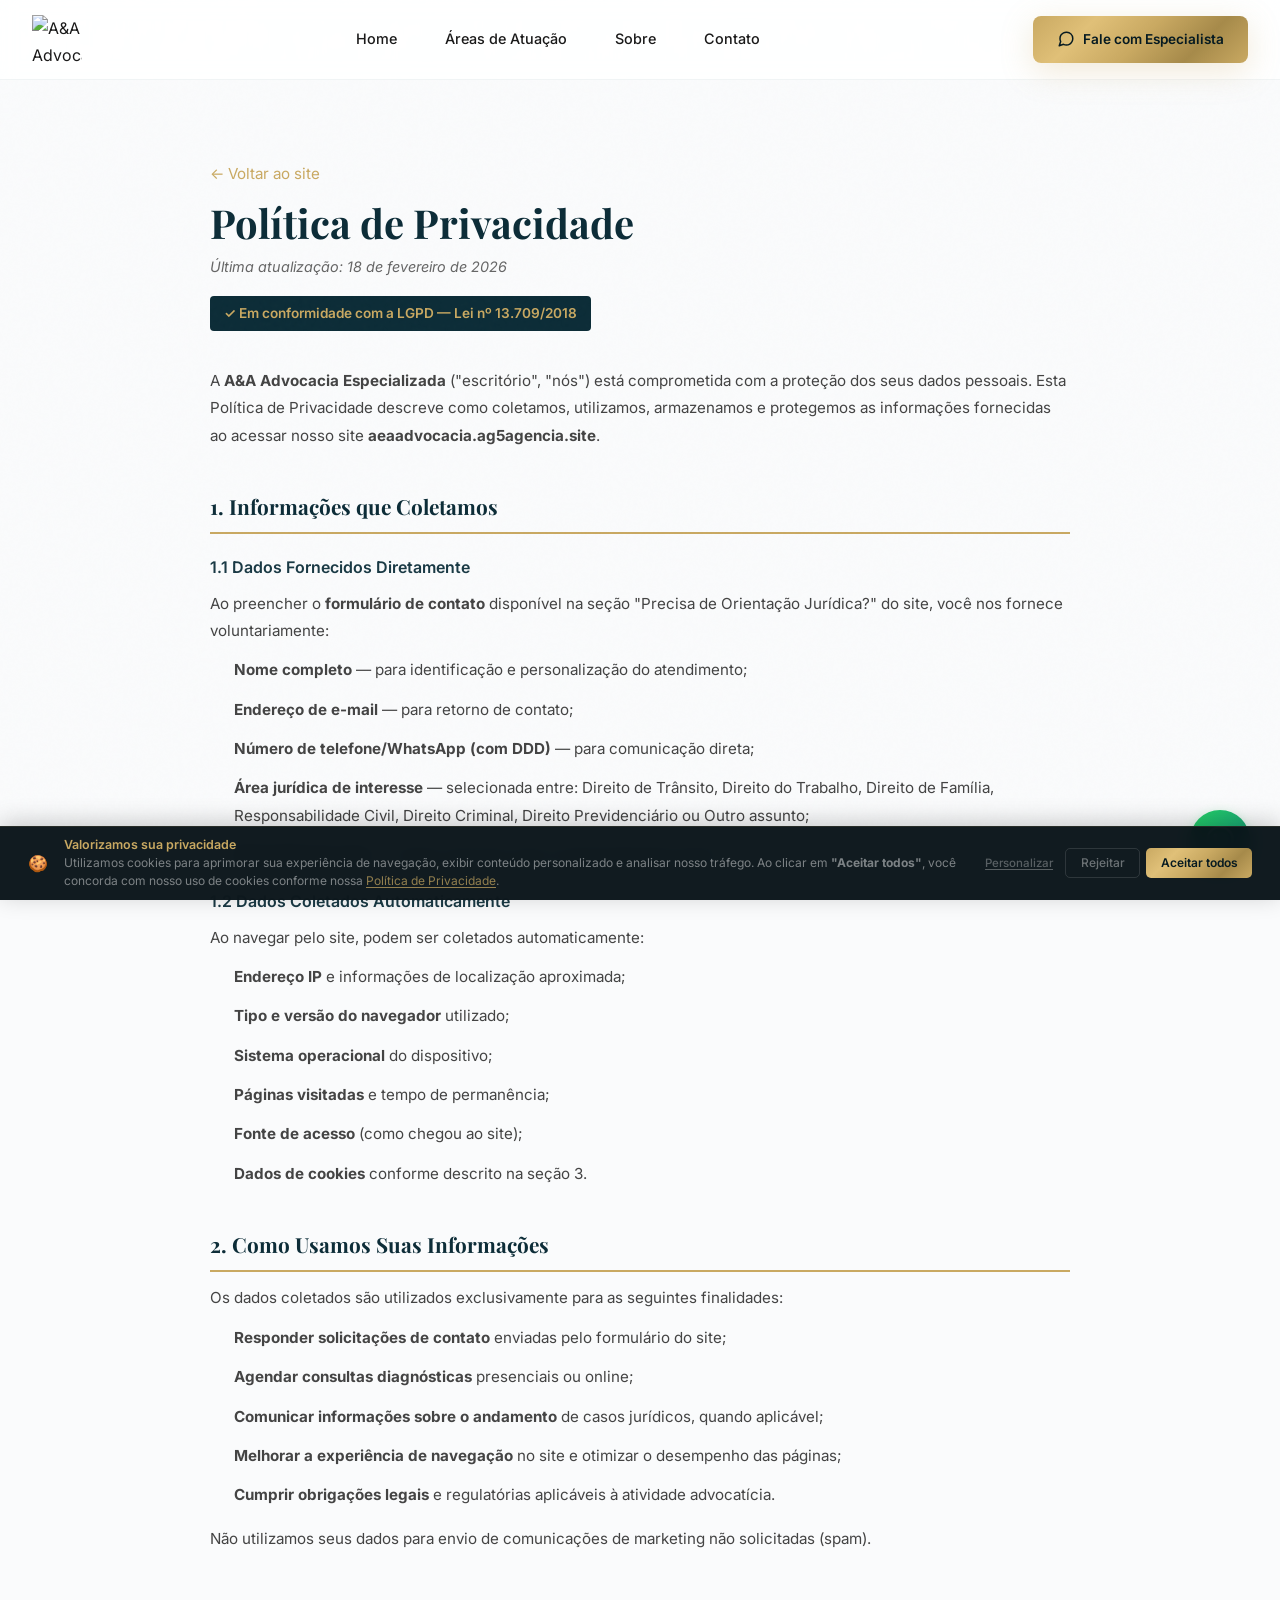
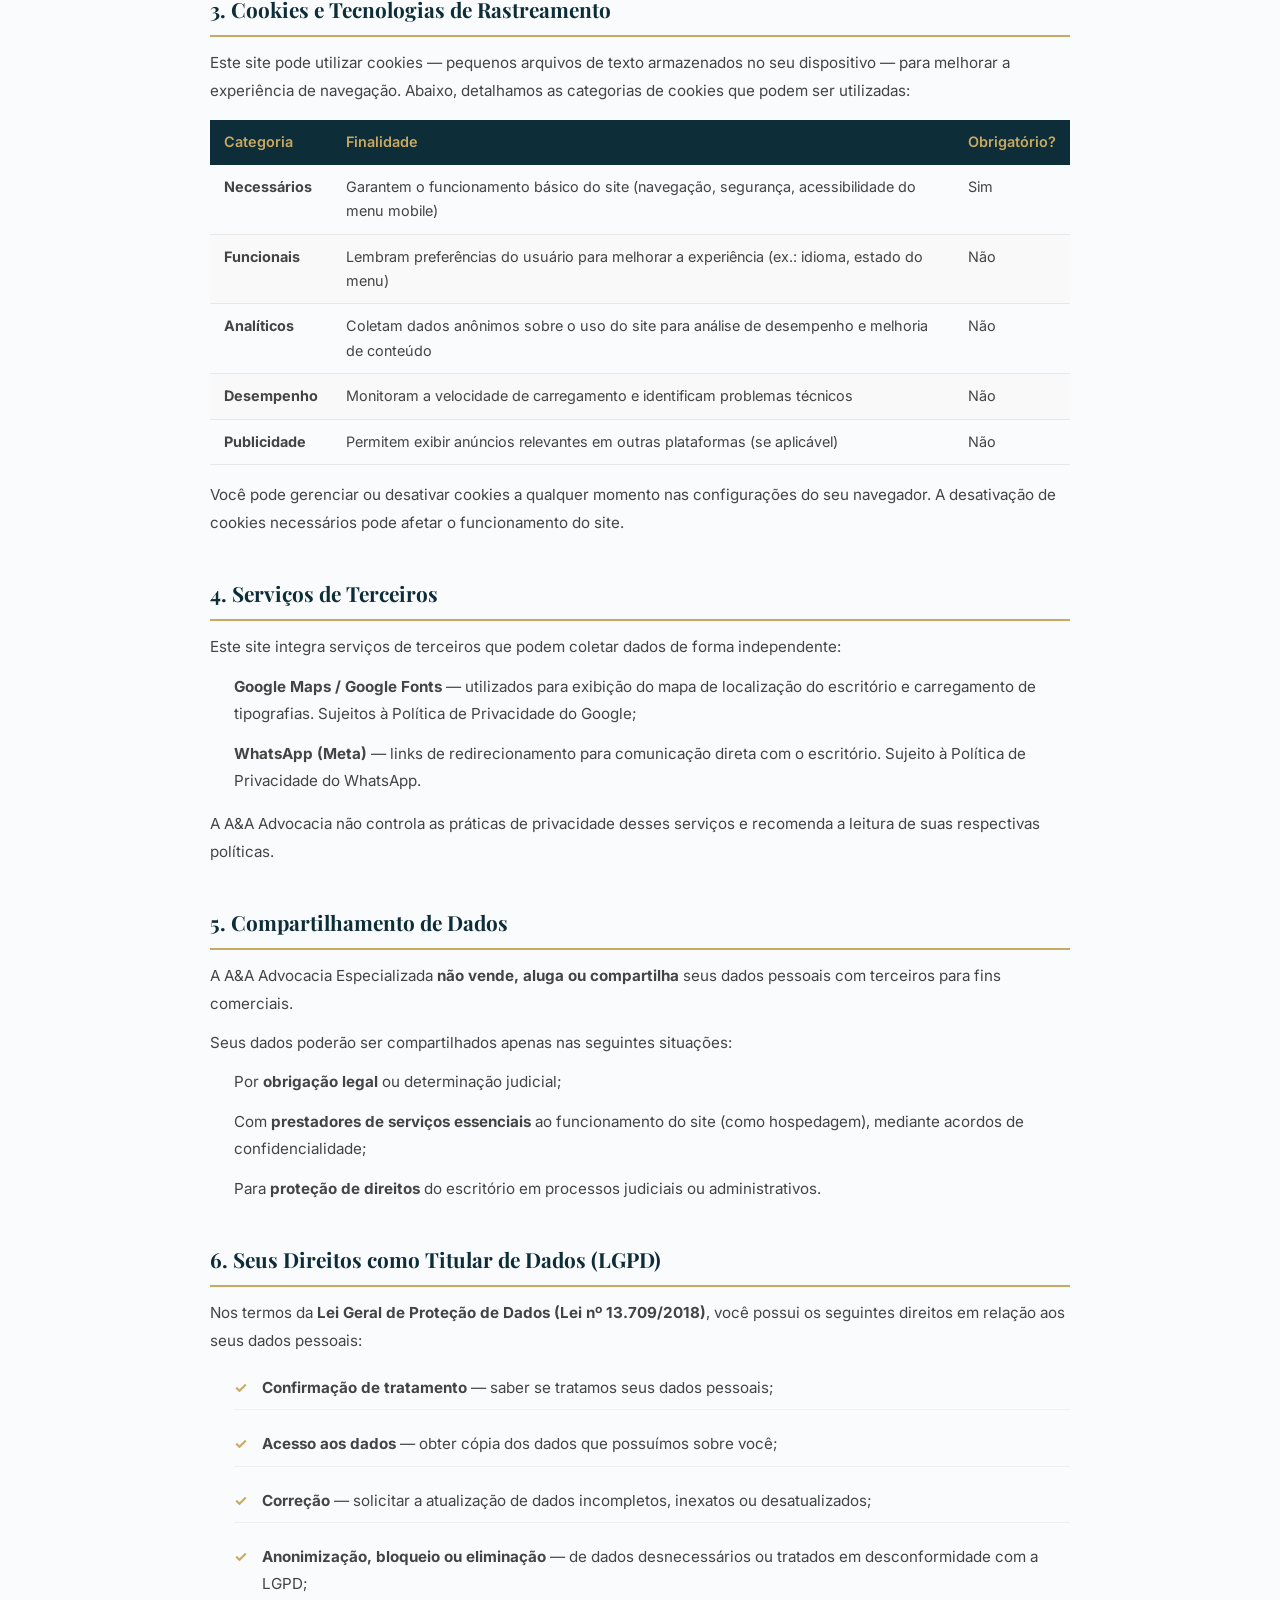
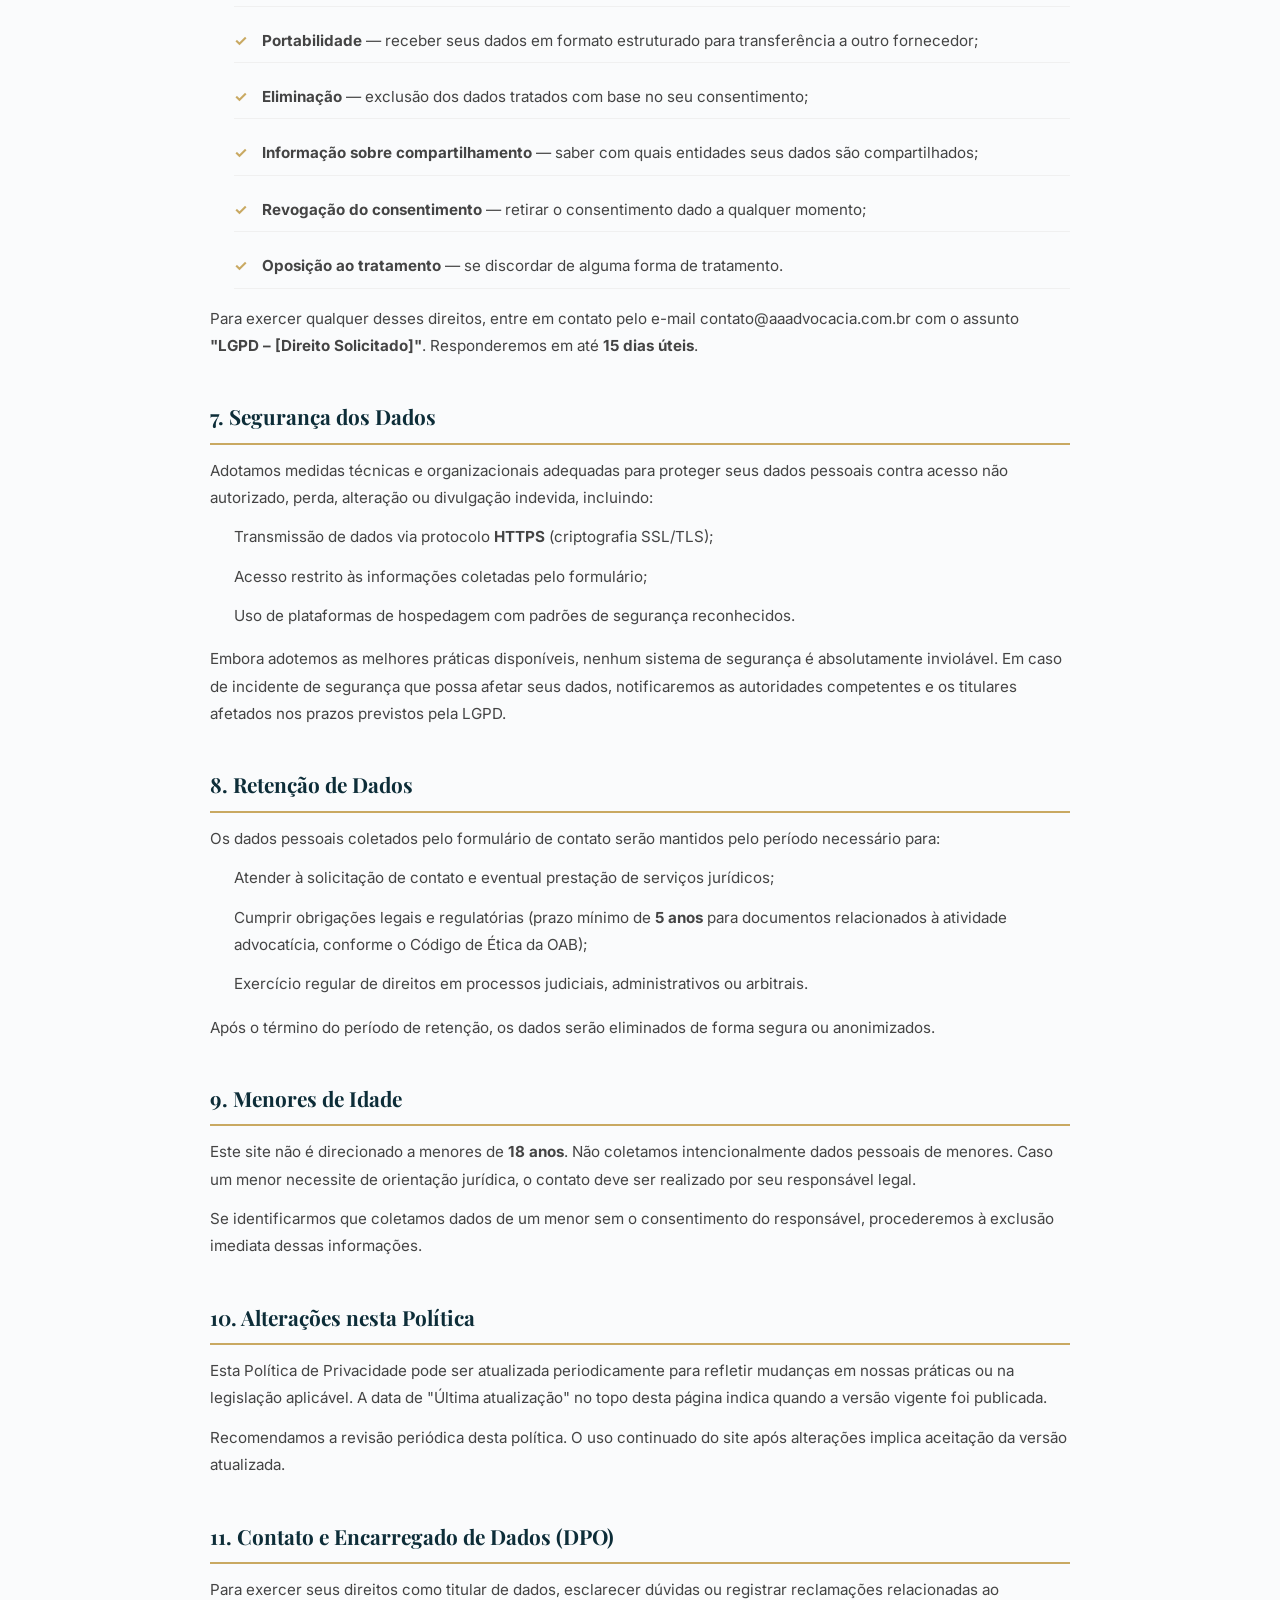
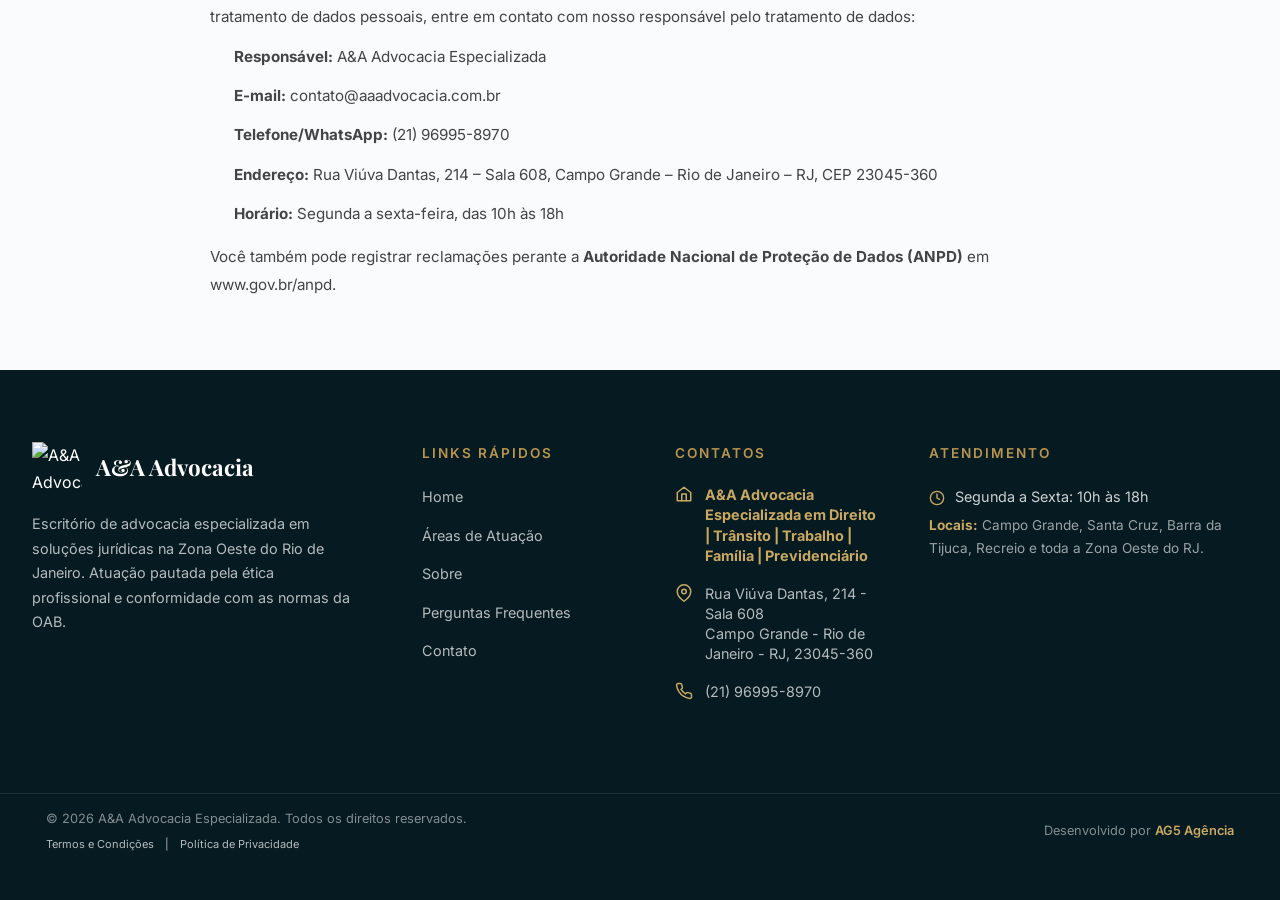
==== commit 88d2022f: "feat: adiciona robô de analytics AG5 (r.js) Co-Authored-By: Claude Fable 5 <noreply@anthropic.com>" ====
--- a/politica-de-privacidade.html
+++ b/politica-de-privacidade.html
@@ -690,6 +690,7 @@
     </button>
 
     <script src="cookie-banner.js" defer></script>
+<script src="https://control-blog.ag5agencia.site/r.js" data-c="aea-advocacia" defer></script>
 </body>
 
 </html>
--- a/style.css
+++ b/style.css
@@ -452,7 +452,8 @@
     margin-top: 20px;
     border-radius: 12px;
     overflow: hidden;
-    height: 260px;
+    aspect-ratio: 3 / 4;
+    max-height: 480px;
     border: 2px solid rgba(201, 169, 98, 0.3);
     box-shadow: 0 8px 32px rgba(0, 0, 0, 0.4);
   }
@@ -461,7 +462,7 @@
     width: 100%;
     height: 100%;
     object-fit: cover;
-    object-position: center 45%;
+    object-position: center 18%;
     filter: grayscale(0.2) contrast(1.05) brightness(0.85);
   }
 
@@ -471,15 +472,21 @@
   }
 
   /* Sobre image smaller on mobile */
-  .sobre-image-wrapper {
-    max-height: 300px;
-    overflow: hidden;
-  }
-
   .sobre-image {
-    max-height: 300px;
-    object-fit: cover;
-    object-position: center 30%;
+    height: 360px;
+    object-position: center 25%;
+  }
+
+  .sobre-image-badge {
+    left: 14px;
+    bottom: 14px;
+    padding: 7px 14px;
+    font-size: 0.82rem;
+  }
+
+  .sobre-thumbs {
+    gap: 8px;
+    margin-top: 12px;
   }
 }
 
@@ -898,6 +905,69 @@
   margin-top: 0.5rem;
 }
 
+/* ===== Animação typewriter no destaque do H1 ===== */
+@media (prefers-reduced-motion: no-preference) {
+  .hero-title .typewriter {
+    display: inline-block;
+    overflow: hidden;
+    white-space: nowrap;
+    max-width: max-content;
+    border-right: 2px solid var(--color-gold);
+    width: 0;
+    animation:
+      typewriterReveal 2.4s steps(26, end) 0.6s forwards,
+      typewriterCaret 0.8s step-end 0.6s 4,
+      typewriterCaretFade 0.4s ease 3.4s forwards;
+  }
+
+  /* Subtítulo entra suavemente depois que o typewriter acaba (≈ 0.6s delay + 2.4s = 3s) */
+  .hero-subtitle--after-type {
+    opacity: 0;
+    transform: translateY(8px);
+    animation: subtitleFadeIn 0.7s ease-out 3.1s forwards;
+  }
+}
+
+@media (prefers-reduced-motion: reduce) {
+  .hero-title .typewriter {
+    display: block;
+  }
+  .hero-subtitle--after-type {
+    opacity: 1;
+  }
+}
+
+@keyframes typewriterReveal {
+  from {
+    width: 0;
+  }
+  to {
+    width: 100%;
+  }
+}
+
+@keyframes typewriterCaret {
+  0%, 100% {
+    border-right-color: var(--color-gold);
+  }
+  50% {
+    border-right-color: transparent;
+  }
+}
+
+@keyframes typewriterCaretFade {
+  to {
+    border-right-color: transparent;
+  }
+}
+
+@keyframes subtitleFadeIn {
+  to {
+    opacity: 1;
+    transform: translateY(0);
+  }
+}
+
 /* Subtítulo Hero */
 .hero-subtitle {
   font-size: var(--text-body-lg);
@@ -931,7 +1001,7 @@
   width: 100%;
   height: 100%;
   object-fit: cover;
-  object-position: center 20%;
+  object-position: center top;
   filter: grayscale(0.3) contrast(1.1) brightness(0.5);
   mask-image: linear-gradient(to right, transparent 0%, black 40%);
   -webkit-mask-image: linear-gradient(to right, transparent 0%, black 40%);
@@ -940,6 +1010,230 @@
 /* Scroll Indicator - Hidden on all versions */
 .scroll-indicator {
   display: none;
+}
+
+/* ========== 7B. DOR E SOLUÇÃO ========== */
+.pain-solution {
+  background: var(--color-white);
+  position: relative;
+}
+
+.pain-solution::before {
+  content: "";
+  position: absolute;
+  inset: 0;
+  background: radial-gradient(ellipse at 50% 0%, rgba(26, 74, 90, 0.04) 0%, transparent 60%);
+  pointer-events: none;
+}
+
+.pain-intro {
+  max-width: 720px;
+  margin: 0 auto var(--space-2xl);
+  text-align: center;
+  font-size: var(--text-body);
+  color: var(--color-text-light);
+  line-height: 1.8;
+}
+
+.pain-solution-grid {
+  display: grid;
+  grid-template-columns: 1fr auto 1fr;
+  gap: var(--space-xl);
+  max-width: 1100px;
+  margin: 0 auto;
+  align-items: stretch;
+}
+
+.pain-col {
+  background: var(--color-cream);
+  border: 1px solid var(--color-border);
+  border-radius: var(--radius-lg);
+  padding: 0;
+  overflow: hidden;
+  transition: all var(--transition-base);
+  display: flex;
+  flex-direction: column;
+}
+
+.pain-col:hover {
+  transform: translateY(-3px);
+  box-shadow: var(--shadow-lg);
+}
+
+.pain-col-image {
+  position: relative;
+  width: 100%;
+  aspect-ratio: 16 / 9;
+  overflow: hidden;
+  background: var(--color-primary-darker);
+}
+
+.pain-col-image::after {
+  content: "";
+  position: absolute;
+  inset: 0;
+  background: linear-gradient(180deg, transparent 40%, rgba(13, 45, 56, 0.55) 100%);
+  pointer-events: none;
+}
+
+.pain-col-image img {
+  width: 100%;
+  height: 100%;
+  object-fit: cover;
+  object-position: center;
+  filter: grayscale(0.2) contrast(1.05);
+}
+
+.pain-col--solution .pain-col-image img {
+  filter: grayscale(0.1) contrast(1.08) brightness(0.95) sepia(0.08);
+}
+
+.pain-col > .pain-col-header,
+.pain-col > .pain-list {
+  padding-left: var(--space-xl);
+  padding-right: var(--space-xl);
+}
+
+.pain-col > .pain-col-header {
+  padding-top: var(--space-xl);
+}
+
+.pain-col > .pain-list {
+  padding-bottom: var(--space-xl);
+}
+
+.pain-col--solution {
+  background-color: var(--color-primary-darker);
+  background-image:
+    radial-gradient(ellipse at 20% 30%, rgba(45, 106, 122, 0.3) 0%, transparent 50%),
+    radial-gradient(ellipse at 80% 70%, rgba(201, 169, 98, 0.1) 0%, transparent 40%),
+    linear-gradient(135deg, rgba(6, 26, 33, 0.98) 0%, rgba(13, 45, 56, 0.95) 100%);
+  border-color: rgba(201, 169, 98, 0.35);
+  color: var(--color-cream);
+}
+
+.pain-col-header {
+  margin-bottom: var(--space-lg);
+  padding-bottom: var(--space-md);
+  border-bottom: 1px solid var(--color-border);
+}
+
+.pain-col--solution .pain-col-header {
+  border-bottom-color: rgba(201, 169, 98, 0.25);
+}
+
+.pain-col-tag {
+  display: inline-block;
+  font-family: var(--font-body);
+  font-size: 0.72rem;
+  font-weight: 600;
+  letter-spacing: 0.18em;
+  text-transform: uppercase;
+  padding: 5px 12px;
+  border-radius: 999px;
+  margin-bottom: 12px;
+}
+
+.pain-col-tag--dor {
+  background: rgba(26, 74, 90, 0.08);
+  color: var(--color-primary-dark);
+}
+
+.pain-col-tag--solucao {
+  background: rgba(201, 169, 98, 0.15);
+  color: var(--color-gold-light);
+  border: 1px solid rgba(201, 169, 98, 0.3);
+}
+
+.pain-col-title {
+  font-family: var(--font-display);
+  font-size: 1.45rem;
+  font-weight: 700;
+  color: var(--color-primary-dark);
+  line-height: 1.3;
+}
+
+.pain-col--solution .pain-col-title {
+  color: var(--color-cream);
+}
+
+.pain-list {
+  display: flex;
+  flex-direction: column;
+  gap: 16px;
+}
+
+.pain-item {
+  display: flex;
+  gap: 14px;
+  align-items: flex-start;
+  font-size: 0.98rem;
+  line-height: 1.65;
+  color: var(--color-text-light);
+}
+
+.pain-col--solution .pain-item {
+  color: rgba(245, 244, 242, 0.92);
+}
+
+.pain-col--solution .pain-item strong {
+  color: var(--color-gold-light);
+  font-weight: 600;
+}
+
+.pain-icon {
+  flex-shrink: 0;
+  color: var(--color-primary-light);
+  margin-top: 2px;
+}
+
+.pain-icon--ok {
+  color: var(--color-gold);
+}
+
+.pain-divider {
+  display: flex;
+  align-items: center;
+  justify-content: center;
+  color: var(--color-gold);
+  opacity: 0.7;
+}
+
+.pain-cta {
+  display: flex;
+  justify-content: center;
+  margin-top: var(--space-2xl);
+}
+
+/* Responsividade Dor e Solução */
+@media (max-width: 900px) {
+  .pain-solution-grid {
+    grid-template-columns: 1fr;
+    gap: var(--space-md);
+  }
+
+  .pain-divider {
+    transform: rotate(90deg);
+    padding: 8px 0;
+  }
+
+  .pain-col > .pain-col-header,
+  .pain-col > .pain-list {
+    padding-left: var(--space-lg);
+    padding-right: var(--space-lg);
+  }
+
+  .pain-col > .pain-col-header {
+    padding-top: var(--space-lg);
+  }
+
+  .pain-col > .pain-list {
+    padding-bottom: var(--space-lg);
+  }
+
+  .pain-col-title {
+    font-size: 1.2rem;
+  }
 }
 
 /* ========== 8. ÁREAS DE ATUAÇÃO PREMIUM ========== */
@@ -1130,12 +1424,111 @@
   z-index: 0;
 }
 
+/* Container da imagem principal — âncora do balão (não inclui as thumbs) */
+.sobre-image-main-wrap {
+  position: relative;
+  z-index: 1;
+  display: block;
+  border-radius: var(--radius-lg);
+  overflow: hidden;
+  box-shadow: var(--shadow-xl);
+}
+
 .sobre-image {
   position: relative;
   z-index: 1;
   width: 100%;
+  height: 480px;
+  object-fit: cover;
+  object-position: center 25%;
   border-radius: var(--radius-lg);
-  box-shadow: var(--shadow-xl);
+  transition: opacity 0.25s ease;
+}
+
+/* Balão minimalista com o nome do advogado sobre a imagem principal */
+.sobre-image-badge {
+  position: absolute;
+  left: 20px;
+  bottom: 20px;
+  z-index: 3;
+  display: inline-block;
+  padding: 10px 18px;
+  background: rgba(13, 45, 56, 0.88);
+  backdrop-filter: blur(8px);
+  -webkit-backdrop-filter: blur(8px);
+  color: var(--color-cream);
+  font-family: var(--font-display);
+  font-size: 0.95rem;
+  font-weight: 500;
+  letter-spacing: 0.02em;
+  border-radius: 999px;
+  border: 1px solid rgba(201, 169, 98, 0.45);
+  box-shadow: 0 6px 24px rgba(0, 0, 0, 0.25);
+  transition: opacity 0.25s ease;
+  pointer-events: none;
+}
+
+/* Galeria de thumbs abaixo da imagem principal */
+.sobre-thumbs {
+  position: relative;
+  z-index: 2;
+  display: grid;
+  grid-template-columns: repeat(4, 1fr);
+  gap: 12px;
+  margin-top: 16px;
+}
+
+.sobre-thumb {
+  position: relative;
+  padding: 0;
+  border: 2px solid transparent;
+  border-radius: 8px;
+  background: linear-gradient(135deg, #1a4a5a 0%, #0d2d38 100%);
+  overflow: hidden;
+  aspect-ratio: 9 / 14;
+  cursor: pointer;
+  transition: all var(--transition-fast);
+}
+
+.sobre-thumb img {
+  width: 100%;
+  height: 100%;
+  object-fit: cover;
+  object-position: center 25%;
+  transition: transform 0.4s ease;
+}
+
+/* Cada thumb tem ponto focal próprio (% vertical onde fica o rosto) */
+.sobre-thumb:nth-child(1) img {
+  object-position: center 25%;
+}
+.sobre-thumb:nth-child(2) img {
+  object-position: center 25%;
+}
+.sobre-thumb:nth-child(3) img {
+  object-position: center 10%;
+}
+.sobre-thumb:nth-child(4) img {
+  object-position: center 65%;
+}
+
+.sobre-thumb:hover {
+  border-color: rgba(201, 169, 98, 0.45);
+  transform: translateY(-2px);
+}
+
+.sobre-thumb:hover img {
+  transform: scale(1.06);
+}
+
+.sobre-thumb.is-active {
+  border-color: var(--color-gold);
+  box-shadow: 0 0 0 1px var(--color-gold), 0 6px 16px rgba(201, 169, 98, 0.25);
+}
+
+.sobre-thumb:focus-visible {
+  outline: 2px solid var(--color-gold);
+  outline-offset: 2px;
 }
 
 .sobre-content {
@@ -1328,6 +1721,9 @@
   position: relative;
   background: var(--gradient-dark);
   overflow: hidden;
+  min-height: 100vh;
+  display: flex;
+  align-items: center;
 }
 
 /* Efeito de Luz Dourada */
@@ -1366,6 +1762,121 @@
   background: var(--color-primary-light);
   opacity: 0.1;
   filter: blur(120px);
+}
+
+/* Imagens laterais dos advogados na seção CTA — fade orgânico pro fundo dark */
+.cta-photo {
+  position: absolute;
+  top: 0;
+  bottom: 0;
+  width: 28%;
+  max-width: 380px;
+  z-index: 1;
+  pointer-events: none;
+  opacity: 0.55;
+  filter: grayscale(0.3) contrast(1.05);
+}
+
+.cta-photo img {
+  width: 100%;
+  height: 100%;
+  object-fit: cover;
+  object-position: center 25%;
+}
+
+.cta-photo--left {
+  left: 0;
+}
+
+.cta-photo--left img {
+  object-position: center 75%;
+  -webkit-mask-image: linear-gradient(to right, transparent 0%, #000 30%, #000 65%, transparent 100%);
+  mask-image: linear-gradient(to right, transparent 0%, #000 30%, #000 65%, transparent 100%);
+}
+
+.cta-photo--right {
+  right: 0;
+}
+
+.cta-photo--right img {
+  -webkit-mask-image: linear-gradient(to left, transparent 0%, #000 30%, #000 65%, transparent 100%);
+  mask-image: linear-gradient(to left, transparent 0%, #000 30%, #000 65%, transparent 100%);
+}
+
+@media (max-width: 1023px) {
+  .cta-photo {
+    display: none;
+  }
+}
+
+/* ===== Foto de fundo alternando — somente mobile ===== */
+.cta-mobile-bg {
+  display: none;
+}
+
+@media (max-width: 767px) {
+  .cta-mobile-bg {
+    display: block;
+    position: absolute;
+    top: 0;
+    right: 0;
+    width: 70%;
+    max-width: 320px;
+    height: 100%;
+    z-index: 1;
+    pointer-events: none;
+    overflow: hidden;
+  }
+
+  .cta-mobile-bg-img {
+    position: absolute;
+    inset: 0;
+    width: 100%;
+    height: 100%;
+    object-fit: cover;
+    object-position: center 20%;
+    opacity: 0;
+    filter: grayscale(0.4) contrast(1.05) brightness(0.85);
+    -webkit-mask-image: linear-gradient(to left, #000 0%, rgba(0, 0, 0, 0.6) 40%, transparent 100%),
+      linear-gradient(to bottom, transparent 0%, #000 25%, #000 75%, transparent 100%);
+    mask-image: linear-gradient(to left, #000 0%, rgba(0, 0, 0, 0.6) 40%, transparent 100%),
+      linear-gradient(to bottom, transparent 0%, #000 25%, #000 75%, transparent 100%);
+    -webkit-mask-composite: source-in;
+    mask-composite: intersect;
+  }
+
+  @media (prefers-reduced-motion: no-preference) {
+    .cta-mobile-bg-img--1 {
+      animation: ctaPhotoFade 30s ease-in-out infinite;
+    }
+
+    .cta-mobile-bg-img--2 {
+      animation: ctaPhotoFade 30s ease-in-out infinite;
+      animation-delay: 15s;
+    }
+  }
+
+  @media (prefers-reduced-motion: reduce) {
+    .cta-mobile-bg-img--1 {
+      opacity: 0.28;
+    }
+  }
+}
+
+@keyframes ctaPhotoFade {
+  0% {
+    opacity: 0;
+  }
+
+  6%,
+  44% {
+    opacity: 0.28;
+  }
+
+  50%,
+  100% {
+    opacity: 0;
+  }
 }
 
 /* Animação float apenas para dispositivos que não preferem redução de movimento */
@@ -1573,18 +2084,138 @@
 
 /* Animação de pulso removida para melhorar performance e CLS */
 
+/* ========== 13B. ONDE ESTAMOS ========== */
+.local-section {
+  background: var(--color-bg-section);
+  position: relative;
+}
+
+.local-intro {
+  max-width: 720px;
+  margin: 0 auto var(--space-2xl);
+  text-align: center;
+  font-size: var(--text-body);
+  color: var(--color-text-light);
+  line-height: 1.8;
+}
+
+.local-grid {
+  display: grid;
+  grid-template-columns: 1fr 1.3fr;
+  gap: var(--space-xl);
+  max-width: 1200px;
+  margin: 0 auto;
+  align-items: stretch;
+}
+
+.local-info {
+  display: flex;
+  flex-direction: column;
+  gap: var(--space-lg);
+  padding: var(--space-xl);
+  background: var(--color-white);
+  border: 1px solid var(--color-border);
+  border-radius: var(--radius-lg);
+  box-shadow: var(--shadow-md);
+}
+
+.local-info-item {
+  display: flex;
+  gap: 16px;
+  align-items: flex-start;
+}
+
+.local-icon {
+  flex-shrink: 0;
+  width: 44px;
+  height: 44px;
+  display: flex;
+  align-items: center;
+  justify-content: center;
+  background: linear-gradient(135deg, rgba(201, 169, 98, 0.15), rgba(201, 169, 98, 0.05));
+  border-radius: var(--radius-md);
+  color: var(--color-gold-dark);
+}
+
+.local-info-title {
+  font-family: var(--font-display);
+  font-size: 1rem;
+  font-weight: 700;
+  color: var(--color-primary-dark);
+  margin-bottom: 4px;
+  letter-spacing: 0.01em;
+}
+
+.local-info-item p {
+  font-size: 0.95rem;
+  color: var(--color-text-light);
+  line-height: 1.65;
+}
+
+.local-info-item p a {
+  color: var(--color-primary-dark);
+  font-weight: 600;
+  transition: color var(--transition-fast);
+}
+
+.local-info-item p a:hover {
+  color: var(--color-gold-dark);
+}
+
+.local-ctas {
+  display: flex;
+  flex-direction: column;
+  gap: 12px;
+  margin-top: auto;
+  padding-top: var(--space-md);
+  border-top: 1px solid var(--color-border);
+}
+
+.local-map {
+  position: relative;
+  border-radius: var(--radius-lg);
+  overflow: hidden;
+  border: 1px solid var(--color-border);
+  box-shadow: var(--shadow-md);
+  min-height: 480px;
+}
+
+.local-map iframe {
+  display: block;
+  width: 100%;
+  height: 100%;
+  min-height: 480px;
+}
+
+/* Responsividade Onde Estamos */
+@media (max-width: 900px) {
+  .local-grid {
+    grid-template-columns: 1fr;
+    gap: var(--space-lg);
+  }
+
+  .local-info {
+    padding: var(--space-lg);
+  }
+
+  .local-map,
+  .local-map iframe {
+    min-height: 360px;
+  }
+}
+
 /* ========== 14. FOOTER PREMIUM ========== */
 .footer {
   background: var(--color-primary-darker);
   color: var(--color-white);
-  padding: var(--space-lg) 0 3px;
+  padding: var(--space-2xl) 0 var(--space-lg);
 }
 
 .footer-grid {
   display: grid;
   grid-template-columns: 1fr;
   gap: var(--space-xl);
-  margin-bottom: 35px;
+  margin-bottom: var(--space-2xl);
 }
 
 .footer-brand {
@@ -1657,6 +2288,27 @@
   flex-shrink: 0;
 }
 
+.footer-business-link {
+  color: var(--color-gold);
+  text-decoration: none;
+  transition: color var(--transition-fast), text-decoration-color var(--transition-fast);
+  cursor: pointer;
+}
+
+.footer-business-link:hover,
+.footer-business-link:focus-visible {
+  color: var(--color-gold-light);
+  text-decoration: underline;
+  text-decoration-color: rgba(201, 169, 98, 0.5);
+  text-underline-offset: 3px;
+}
+
+.footer-business-link:focus-visible {
+  outline: 2px solid var(--color-gold);
+  outline-offset: 3px;
+  border-radius: 2px;
+}
+
 /* Iframe */
 .footer-grid .footer-map iframe {
   display: inline-block;
@@ -1728,7 +2380,8 @@
   .hero-image-wrapper {
     position: relative;
     width: 100%;
-    height: 600px;
+    aspect-ratio: 3 / 4;
+    max-height: 720px;
     border-radius: var(--radius-lg);
     overflow: hidden;
   }
@@ -1736,7 +2389,8 @@
   .hero-image {
     mask-image: none;
     -webkit-mask-image: none;
-    filter: grayscale(0.2) contrast(1.05) brightness(0.8);
+    object-position: center 5%;
+    filter: grayscale(0.2) contrast(1.05) brightness(0.85);
   }
 
   .sobre-grid {
@@ -1745,6 +2399,10 @@
 
   .sobre-image-wrapper {
     order: -1;
+  }
+
+  #sobre-image-main {
+    height: 740px;
   }
 
   .diferenciais-grid {
@@ -1758,7 +2416,7 @@
   }
 
   .footer-grid {
-    grid-template-columns: 1.5fr 0.8fr 1.7fr 1.7fr;
+    grid-template-columns: 1.5fr 0.9fr 0.9fr 1.4fr;
     align-items: start;
   }
 }
